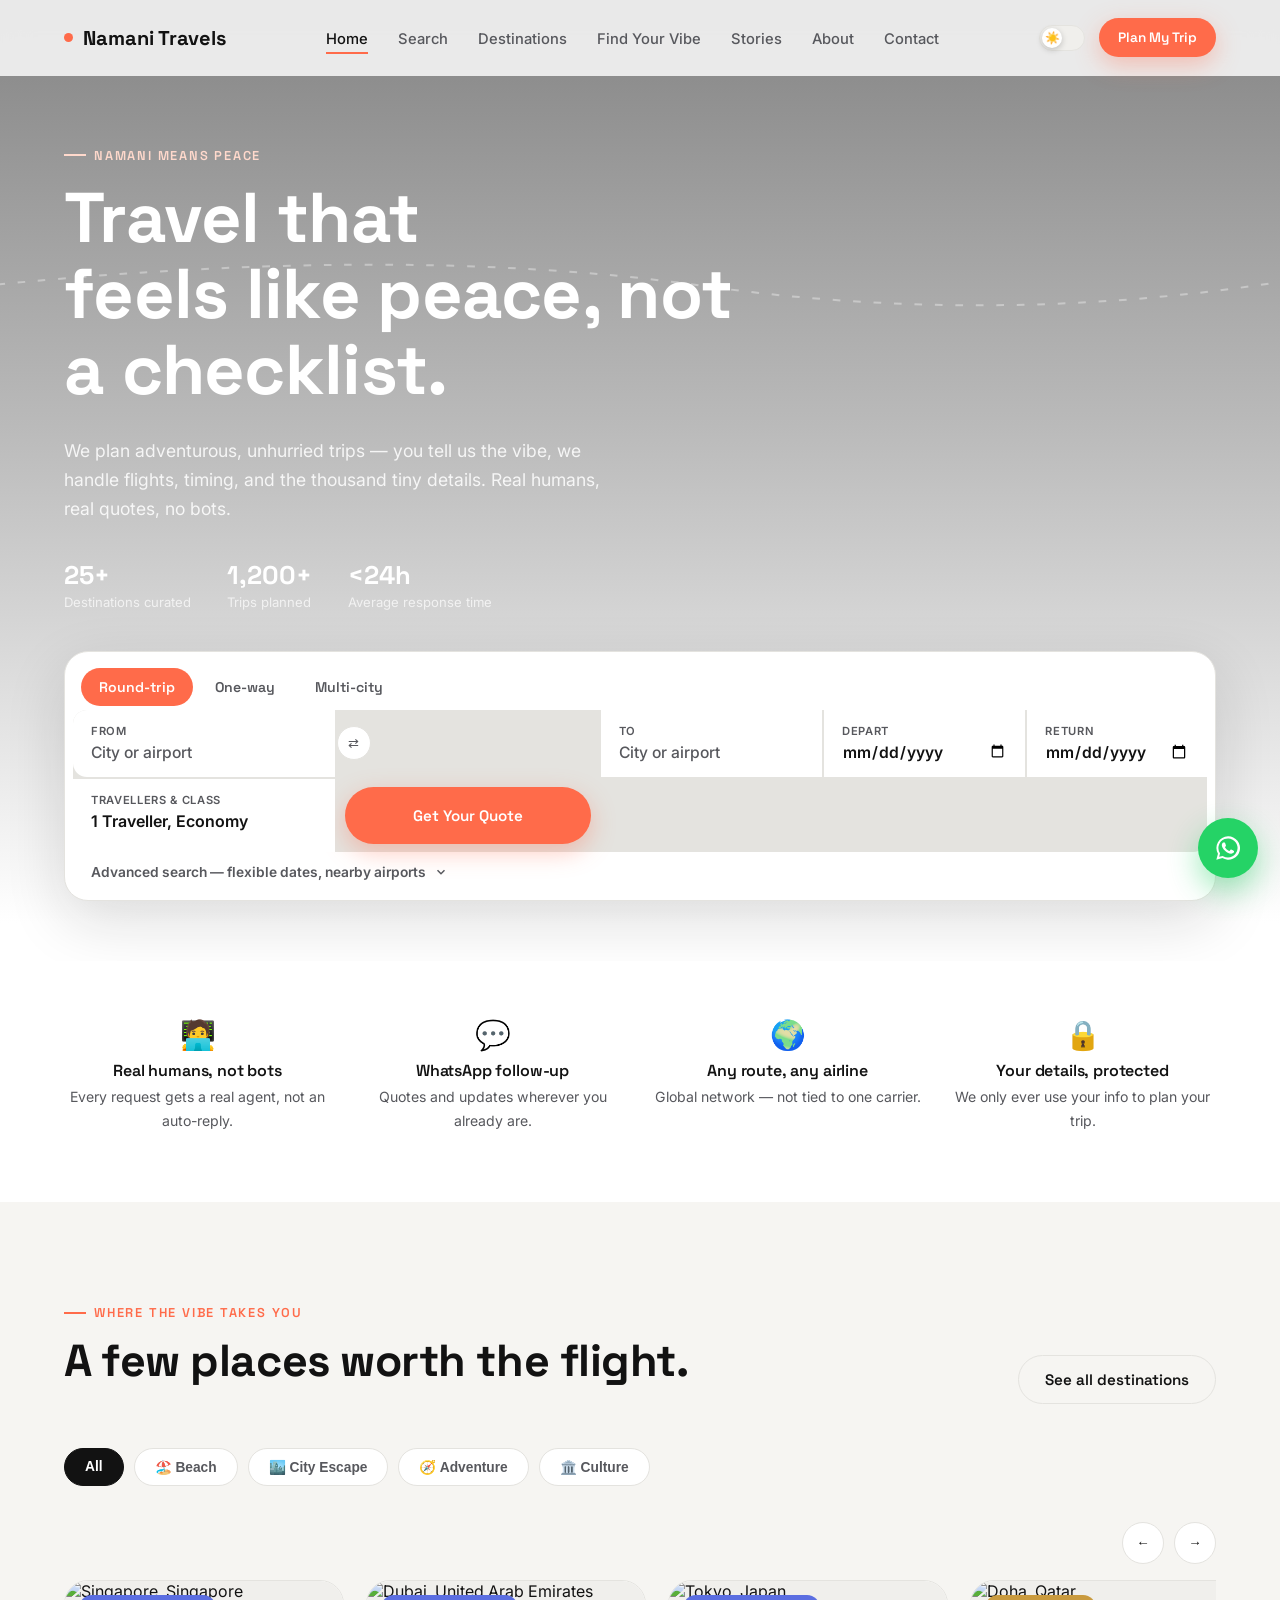
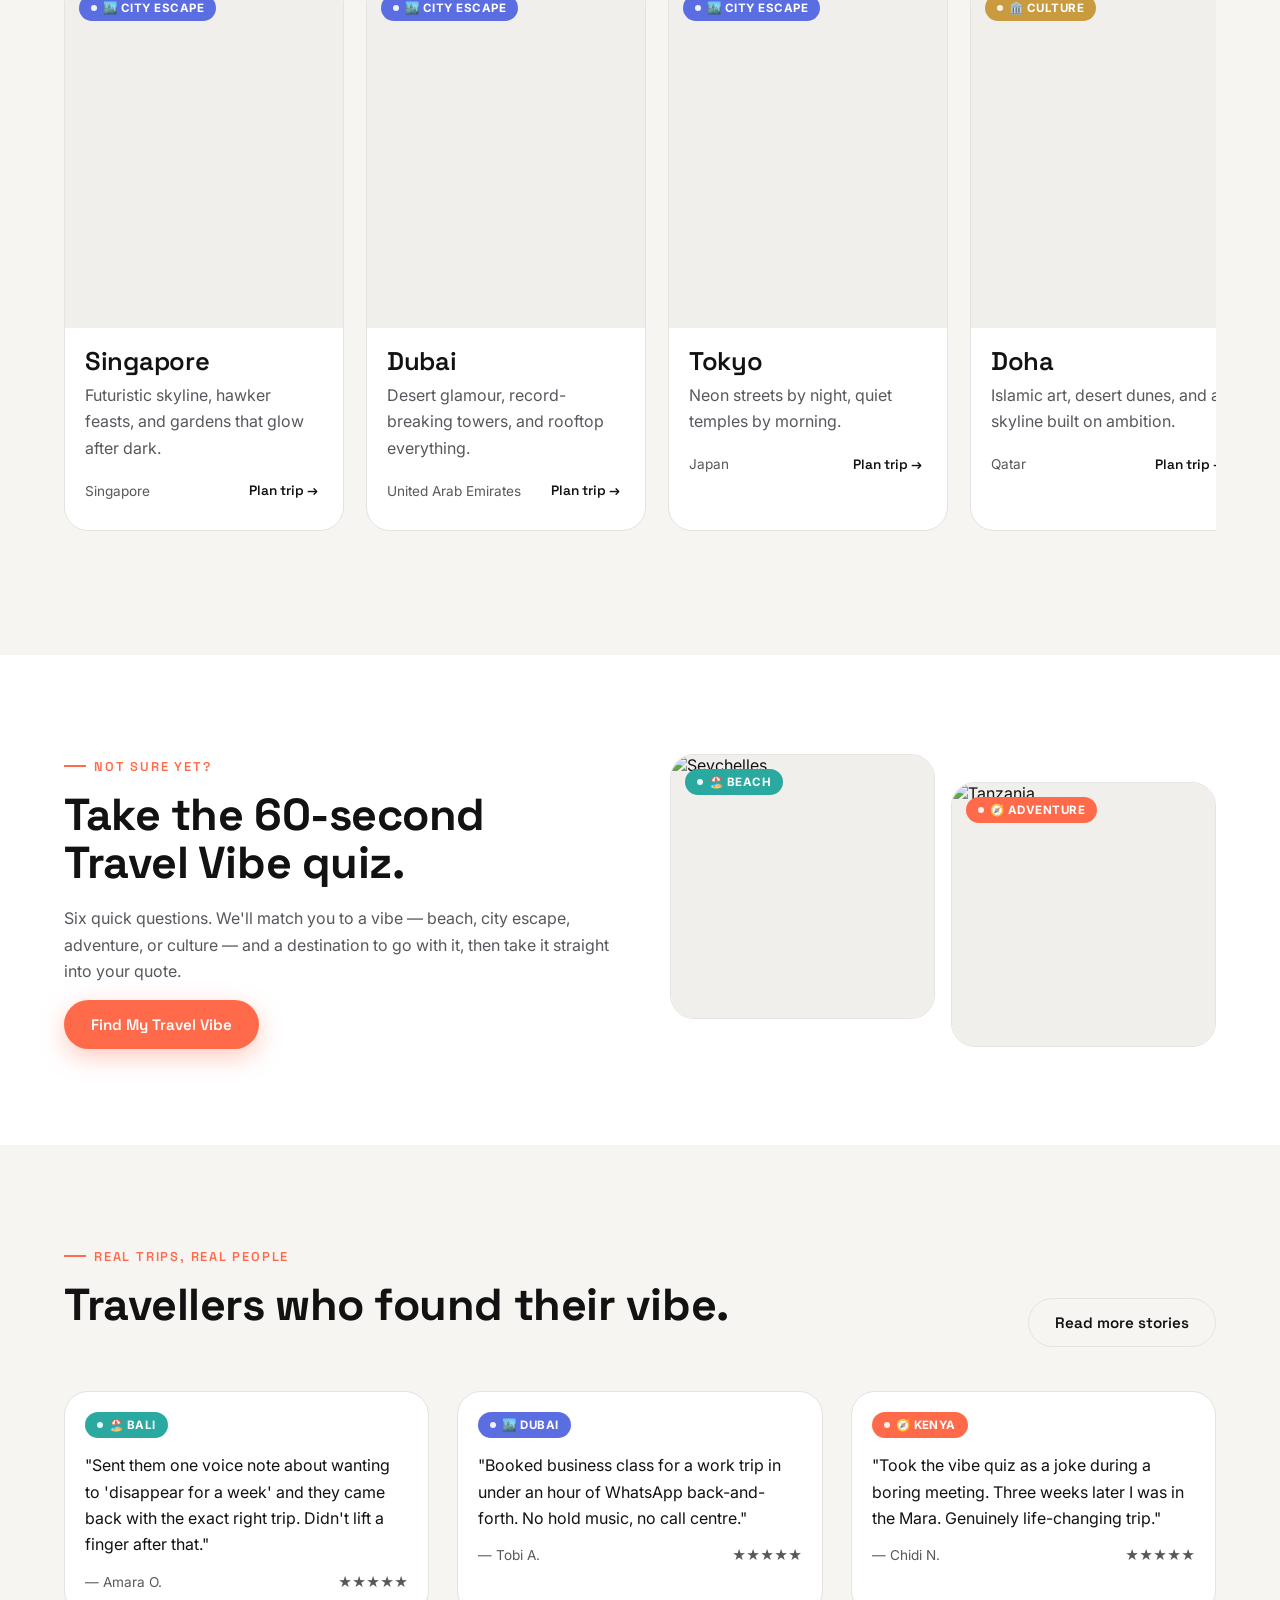
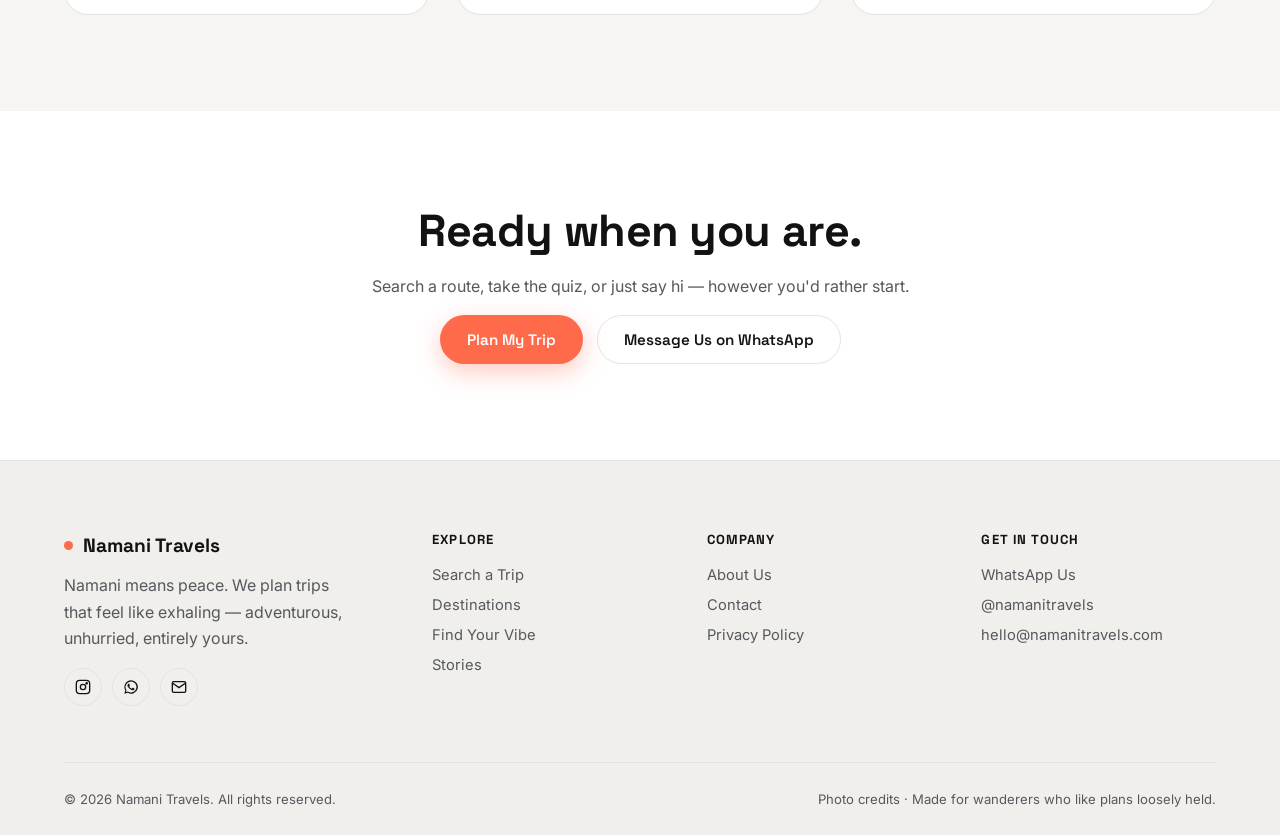
==== namani-travels/index.html @ 8a545cb4 "Add Namani Travels — full interactive 9-page travel agency site Static HTML/CSS/JS site implementing" ====
<!doctype html>
<html lang="en">
<head>
<meta charset="UTF-8" />
<meta name="viewport" content="width=device-width, initial-scale=1.0" />
<title>Namani Travels — Travel That Feels Like Peace</title>
<meta name="description" content="Namani Travels plans adventurous, unhurried trips — search flights, get a real human quote, and let us handle the rest." />
<link rel="stylesheet" href="assets/css/style.css" />
</head>
<body data-page="home">

  <!-- Passport opening intro -->
  <div class="passport-scene" id="passport-intro">
    <div class="passport">
      <div class="passport__inside">
        <h3>Namani Travels</h3>
        <p>Namani means peace. Let's go find some, somewhere new.</p>
        <div class="passport__stamp">FLY<br/>NAMANI</div>
      </div>
      <div class="passport__cover">
        <div class="emblem">✈</div>
        <h2>Namani</h2>
        <span>Travel Document</span>
      </div>
    </div>
    <button class="passport__skip" id="passport-skip">Skip intro</button>
  </div>

  <div id="site-header"></div>

  <main>
    <!-- HERO -->
    <section class="hero">
      <div class="hero__bg hero__bg--slideshow">
        <img src="https://upload.wikimedia.org/wikipedia/commons/thumb/6/6d/Panoramic_view_of_Oia%2C_Santorini_island_%28Thira%29%2C_Greece.jpg/1920px-Panoramic_view_of_Oia%2C_Santorini_island_%28Thira%29%2C_Greece.jpg" alt="Santorini, Greece" />
        <img src="https://upload.wikimedia.org/wikipedia/commons/thumb/b/b6/Bali%2C_rice_terraces_1.jpg/1920px-Bali%2C_rice_terraces_1.jpg" alt="Bali, Indonesia" />
        <img src="https://upload.wikimedia.org/wikipedia/commons/thumb/4/46/Dubai_Skyline_mit_Burj_Khalifa_%28cropped%29.jpg/1920px-Dubai_Skyline_mit_Burj_Khalifa_%28cropped%29.jpg" alt="Dubai, UAE" />
        <img src="https://upload.wikimedia.org/wikipedia/commons/thumb/5/57/Maasai_Mara_National_Reserve_Kenya.jpg/1920px-Maasai_Mara_National_Reserve_Kenya.jpg" alt="Maasai Mara, Kenya" />
      </div>
      <div class="plane-layer">
        <svg class="plane-trail" viewBox="0 0 1000 120" preserveAspectRatio="none"><path d="M -50 60 Q 300 10, 550 55 T 1050 40" /></svg>
        <span class="plane">✈</span>
        <span class="plane plane--2">✈</span>
      </div>

      <div class="container">
        <div class="hero__content reveal is-visible">
          <span class="eyebrow">Namani means peace</span>
          <h1>Travel that feels&nbsp;like&nbsp;peace, not a checklist.</h1>
          <p>We plan adventurous, unhurried trips — you tell us the vibe, we handle flights, timing, and the thousand tiny details. Real humans, real quotes, no bots.</p>

          <div class="hero__stats">
            <div><strong>25+</strong><span>Destinations curated</span></div>
            <div><strong>1,200+</strong><span>Trips planned</span></div>
            <div><strong>&lt;24h</strong><span>Average response time</span></div>
          </div>
        </div>

        <div id="home-search-widget"></div>
      </div>
    </section>

    <!-- TRUST SIGNALS -->
    <section class="section--tight">
      <div class="container">
        <div class="grid grid-4 reveal-stagger" id="trust-strip">
          <div class="text-center">
            <div style="font-size:1.8rem;">🧑‍💻</div>
            <h3 style="font-size:1rem;margin-top:10px;">Real humans, not bots</h3>
            <p style="font-size:.88rem;">Every request gets a real agent, not an auto-reply.</p>
          </div>
          <div class="text-center">
            <div style="font-size:1.8rem;">💬</div>
            <h3 style="font-size:1rem;margin-top:10px;">WhatsApp follow-up</h3>
            <p style="font-size:.88rem;">Quotes and updates wherever you already are.</p>
          </div>
          <div class="text-center">
            <div style="font-size:1.8rem;">🌍</div>
            <h3 style="font-size:1rem;margin-top:10px;">Any route, any airline</h3>
            <p style="font-size:.88rem;">Global network — not tied to one carrier.</p>
          </div>
          <div class="text-center">
            <div style="font-size:1.8rem;">🔒</div>
            <h3 style="font-size:1rem;margin-top:10px;">Your details, protected</h3>
            <p style="font-size:.88rem;">We only ever use your info to plan your trip.</p>
          </div>
        </div>
      </div>
    </section>

    <!-- DESTINATIONS -->
    <section class="section section--alt">
      <div class="container">
        <div class="section-head reveal">
          <div>
            <span class="eyebrow">Where the vibe takes you</span>
            <h2>A few places worth the flight.</h2>
          </div>
          <a href="destinations.html" class="btn btn-outline">See all destinations</a>
        </div>
        <div class="filter-row reveal" id="home-filter-row">
          <button class="filter-pill is-active" data-vibe="all">All</button>
          <button class="filter-pill" data-vibe="beach">🏖️ Beach</button>
          <button class="filter-pill" data-vibe="city">🏙️ City Escape</button>
          <button class="filter-pill" data-vibe="adventure">🧭 Adventure</button>
          <button class="filter-pill" data-vibe="culture">🏛️ Culture</button>
        </div>
        <div class="carousel-controls">
          <button class="carousel-btn" id="carousel-prev" aria-label="Scroll left">←</button>
          <button class="carousel-btn" id="carousel-next" aria-label="Scroll right">→</button>
        </div>
        <div class="carousel" id="home-carousel"></div>
      </div>
    </section>

    <!-- QUIZ CTA -->
    <section class="section">
      <div class="container">
        <div class="two-col reveal">
          <div>
            <span class="eyebrow">Not sure yet?</span>
            <h2>Take the 60-second Travel Vibe quiz.</h2>
            <p>Six quick questions. We'll match you to a vibe — beach, city escape, adventure, or culture — and a destination to go with it, then take it straight into your quote.</p>
            <a href="quiz.html" class="btn btn-primary">Find My Travel Vibe</a>
          </div>
          <div class="grid grid-2" style="gap:16px;">
            <div class="card" style="aspect-ratio:1;">
              <div class="card__media" style="aspect-ratio:1;">
                <span class="badge badge--beach card__badge">🏖️ Beach</span>
                <img src="https://upload.wikimedia.org/wikipedia/commons/thumb/1/13/Anse_Lazio_Beach%2C_Seychelles_%2838720921075%29.jpg/960px-Anse_Lazio_Beach%2C_Seychelles_%2838720921075%29.jpg" alt="Seychelles" loading="lazy" />
              </div>
            </div>
            <div class="card" style="aspect-ratio:1;margin-top:28px;">
              <div class="card__media" style="aspect-ratio:1;">
                <span class="badge badge--adventure card__badge">🧭 Adventure</span>
                <img src="https://upload.wikimedia.org/wikipedia/commons/thumb/6/6a/Wildebeest_Migration_in_Serengeti_National_Park%2C_Tanzania.jpg/960px-Wildebeest_Migration_in_Serengeti_National_Park%2C_Tanzania.jpg" alt="Tanzania" loading="lazy" />
              </div>
            </div>
          </div>
        </div>
      </div>
    </section>

    <!-- TESTIMONIALS -->
    <section class="section section--alt">
      <div class="container">
        <div class="section-head reveal">
          <div>
            <span class="eyebrow">Real trips, real people</span>
            <h2>Travellers who found their vibe.</h2>
          </div>
          <a href="stories.html" class="btn btn-outline">Read more stories</a>
        </div>
        <div class="grid grid-3 reveal-stagger">
          <div class="card">
            <div class="card__body">
              <span class="badge badge--beach" style="margin-bottom:14px;">🏖️ Bali</span>
              <p style="font-size:1rem;color:var(--text);">"Sent them one voice note about wanting to 'disappear for a week' and they came back with the exact right trip. Didn't lift a finger after that."</p>
              <div class="card__meta"><span>— Amara O.</span><span>★★★★★</span></div>
            </div>
          </div>
          <div class="card">
            <div class="card__body">
              <span class="badge badge--city" style="margin-bottom:14px;">🏙️ Dubai</span>
              <p style="font-size:1rem;color:var(--text);">"Booked business class for a work trip in under an hour of WhatsApp back-and-forth. No hold music, no call centre."</p>
              <div class="card__meta"><span>— Tobi A.</span><span>★★★★★</span></div>
            </div>
          </div>
          <div class="card">
            <div class="card__body">
              <span class="badge badge--adventure" style="margin-bottom:14px;">🧭 Kenya</span>
              <p style="font-size:1rem;color:var(--text);">"Took the vibe quiz as a joke during a boring meeting. Three weeks later I was in the Mara. Genuinely life-changing trip."</p>
              <div class="card__meta"><span>— Chidi N.</span><span>★★★★★</span></div>
            </div>
          </div>
        </div>
      </div>
    </section>

    <!-- FINAL CTA -->
    <section class="section text-center">
      <div class="container reveal" style="max-width:600px;">
        <h2>Ready when you are.</h2>
        <p>Search a route, take the quiz, or just say hi — however you'd rather start.</p>
        <div style="display:flex;gap:14px;justify-content:center;flex-wrap:wrap;">
          <a href="search.html" class="btn btn-primary">Plan My Trip</a>
          <a href="#" id="cta-whatsapp" class="btn btn-outline">Message Us on WhatsApp</a>
        </div>
      </div>
    </section>
  </main>

  <div id="site-footer"></div>
  <div id="whatsapp-fab-slot"></div>

  <script src="assets/js/config.js"></script>
  <script src="assets/js/destinations.js"></script>
  <script src="assets/js/airports.js"></script>
  <script src="assets/js/common.js"></script>
  <script src="assets/js/search-widget.js"></script>
  <script src="assets/js/animations.js"></script>
  <script>
    document.addEventListener('DOMContentLoaded', () => {
      renderSearchWidget('home-search-widget');

      const carousel = document.getElementById('home-carousel');
      function paintCarousel(vibe) {
        carousel.innerHTML = destinationsByVibe(vibe).map(destinationCardHtml).join('');
      }
      paintCarousel('all');

      document.querySelectorAll('#home-filter-row .filter-pill').forEach((pill) => {
        pill.addEventListener('click', () => {
          document.querySelectorAll('#home-filter-row .filter-pill').forEach((p) => p.classList.remove('is-active'));
          pill.classList.add('is-active');
          paintCarousel(pill.dataset.vibe);
        });
      });

      document.getElementById('carousel-prev').addEventListener('click', () => carousel.scrollBy({ left: -300, behavior: 'smooth' }));
      document.getElementById('carousel-next').addEventListener('click', () => carousel.scrollBy({ left: 300, behavior: 'smooth' }));

      document.getElementById('cta-whatsapp').href = buildWhatsAppLink();
    });
  </script>
</body>
</html>
---- namani-travels/assets/css/style.css ----
/* ============================================================
   Namani Travels — Design System
   Palette: monochrome (black/white) base + one coral accent.
   Vibe tags use muted tonal colors so the accent stays dominant.
   ============================================================ */

@import url('https://fonts.googleapis.com/css2?family=Space+Grotesk:wght@500;600;700&family=Inter:wght@400;500;600;700&display=swap');

:root {
  --font-display: 'Space Grotesk', 'Segoe UI', system-ui, sans-serif;
  --font-body: 'Inter', 'Segoe UI', system-ui, sans-serif;

  --accent: #FF6B4A;
  --accent-dark: #E4502F;
  --accent-contrast: #1a0a06;

  --vibe-beach: #2AA9A0;
  --vibe-city: #5B6EE1;
  --vibe-adventure: #FF6B4A;
  --vibe-culture: #C99A3E;

  --bg: #FFFFFF;
  --bg-alt: #F6F5F2;
  --surface: #FFFFFF;
  --surface-alt: #F0EFEC;
  --text: #121212;
  --text-muted: #57585d;
  --border: #E4E3DF;
  --shadow: 0 10px 30px rgba(20, 20, 20, 0.08);
  --shadow-lg: 0 20px 60px rgba(20, 20, 20, 0.14);

  --radius-sm: 8px;
  --radius-md: 14px;
  --radius-lg: 24px;
  --radius-pill: 999px;

  --container: 1200px;
  --nav-h: 76px;

  --ease: cubic-bezier(0.22, 1, 0.36, 1);
}

:root[data-theme="dark"] {
  --bg: #0B0B0D;
  --bg-alt: #131315;
  --surface: #18181B;
  --surface-alt: #1F1F23;
  --text: #F5F4F1;
  --text-muted: #A5A5AC;
  --border: #2A2A2E;
  --shadow: 0 10px 30px rgba(0, 0, 0, 0.45);
  --shadow-lg: 0 25px 70px rgba(0, 0, 0, 0.6);
}

@media (prefers-color-scheme: dark) {
  :root:not([data-theme="light"]) {
    --bg: #0B0B0D;
    --bg-alt: #131315;
    --surface: #18181B;
    --surface-alt: #1F1F23;
    --text: #F5F4F1;
    --text-muted: #A5A5AC;
    --border: #2A2A2E;
    --shadow: 0 10px 30px rgba(0, 0, 0, 0.45);
    --shadow-lg: 0 25px 70px rgba(0, 0, 0, 0.6);
  }
}

* { box-sizing: border-box; }
html { scroll-behavior: smooth; }
html, body { padding: 0; margin: 0; }

body {
  font-family: var(--font-body);
  background: var(--bg);
  color: var(--text);
  transition: background 0.35s var(--ease), color 0.35s var(--ease);
  overflow-x: hidden;
  -webkit-font-smoothing: antialiased;
}

@media (prefers-reduced-motion: reduce) {
  html { scroll-behavior: auto; }
  *, *::before, *::after {
    animation-duration: 0.001ms !important;
    animation-iteration-count: 1 !important;
    transition-duration: 0.001ms !important;
    scroll-behavior: auto !important;
  }
}

img { max-width: 100%; display: block; }
a { color: inherit; text-decoration: none; }

h1, h2, h3, h4 {
  font-family: var(--font-display);
  line-height: 1.08;
  margin: 0 0 0.4em;
  letter-spacing: -0.01em;
}
h1 { font-size: clamp(2.4rem, 5vw + 1rem, 4.4rem); font-weight: 700; }
h2 { font-size: clamp(1.9rem, 3vw + 1rem, 2.8rem); font-weight: 700; }
h3 { font-size: clamp(1.3rem, 1.4vw + 1rem, 1.6rem); font-weight: 600; }
p { line-height: 1.65; color: var(--text-muted); margin: 0 0 1em; }
.eyebrow {
  display: inline-flex; align-items: center; gap: 8px;
  font-family: var(--font-display);
  font-size: 0.8rem; font-weight: 600; letter-spacing: 0.14em;
  text-transform: uppercase; color: var(--accent);
  margin-bottom: 1rem;
}
.eyebrow::before {
  content: ''; width: 22px; height: 2px; background: var(--accent);
  display: inline-block;
}

.container { max-width: var(--container); margin: 0 auto; padding: 0 24px; }
.section { padding: 96px 0; }
.section--tight { padding: 56px 0; }
.section--alt { background: var(--bg-alt); }
@media (max-width: 720px) {
  .section { padding: 64px 0; }
  .container { padding: 0 18px; }
}

.grid { display: grid; gap: 28px; }
.grid-2 { grid-template-columns: repeat(2, 1fr); }
.grid-3 { grid-template-columns: repeat(3, 1fr); }
.grid-4 { grid-template-columns: repeat(4, 1fr); }
@media (max-width: 900px) {
  .grid-4 { grid-template-columns: repeat(2, 1fr); }
  .grid-3 { grid-template-columns: repeat(2, 1fr); }
}
@media (max-width: 560px) {
  .grid-2, .grid-3, .grid-4 { grid-template-columns: 1fr; }
}

/* ---------- Buttons ---------- */
.btn {
  display: inline-flex; align-items: center; justify-content: center; gap: 10px;
  font-family: var(--font-display); font-weight: 600; font-size: 0.95rem;
  padding: 14px 26px; border-radius: var(--radius-pill);
  border: 1.5px solid transparent; cursor: pointer;
  transition: transform 0.25s var(--ease), box-shadow 0.25s var(--ease), background 0.25s var(--ease), border-color .25s var(--ease), color .25s var(--ease);
  white-space: nowrap;
}
.btn:active { transform: scale(0.97); }
.btn-primary { background: var(--accent); color: #fff; box-shadow: 0 8px 24px rgba(255,107,74,0.35); }
.btn-primary:hover { background: var(--accent-dark); transform: translateY(-2px); box-shadow: 0 12px 30px rgba(255,107,74,0.4); }
.btn-dark { background: var(--text); color: var(--bg); }
.btn-dark:hover { transform: translateY(-2px); }
.btn-outline { background: transparent; border-color: var(--border); color: var(--text); }
.btn-outline:hover { border-color: var(--text); transform: translateY(-2px); }
.btn-ghost { background: transparent; color: var(--text); padding: 10px 16px; }
.btn-ghost:hover { color: var(--accent); }
.btn-sm { padding: 10px 18px; font-size: 0.85rem; }
.btn-block { width: 100%; }
.btn[disabled] { opacity: 0.6; cursor: not-allowed; transform: none !important; }

/* ---------- Navbar ---------- */
.nav {
  position: fixed; top: 0; left: 0; right: 0; z-index: 500;
  height: var(--nav-h);
  display: flex; align-items: center;
  background: color-mix(in srgb, var(--bg) 82%, transparent);
  backdrop-filter: blur(14px); -webkit-backdrop-filter: blur(14px);
  border-bottom: 1px solid transparent;
  transition: border-color 0.3s ease, background 0.3s ease;
}
.nav.is-scrolled { border-bottom-color: var(--border); }
.nav__inner { width: 100%; display: flex; align-items: center; justify-content: space-between; gap: 20px; }
.nav__logo { display: flex; align-items: center; gap: 10px; font-family: var(--font-display); font-weight: 700; font-size: 1.25rem; }
.nav__logo .dot { width: 9px; height: 9px; border-radius: 50%; background: var(--accent); }
.nav__links { display: flex; align-items: center; gap: 30px; list-style: none; margin: 0; padding: 0; }
.nav__links a {
  font-size: 0.92rem; font-weight: 500; color: var(--text-muted);
  position: relative; padding: 6px 0;
  transition: color 0.2s ease;
}
.nav__links a::after {
  content: ''; position: absolute; left: 0; bottom: 0; height: 2px; width: 0;
  background: var(--accent); transition: width 0.25s var(--ease);
}
.nav__links a:hover, .nav__links a.is-active { color: var(--text); }
.nav__links a:hover::after, .nav__links a.is-active::after { width: 100%; }
.nav__actions { display: flex; align-items: center; gap: 14px; }
.nav__cta { display: none; }
@media (min-width: 860px) { .nav__cta { display: inline-flex; } }

.theme-toggle {
  width: 46px; height: 26px; border-radius: 999px; border: 1px solid var(--border);
  background: var(--surface-alt); position: relative; cursor: pointer; flex: none;
}
.theme-toggle::before {
  content: '☀️'; font-size: 12px; line-height: 20px; text-align: center;
  position: absolute; top: 2px; left: 2px; width: 20px; height: 20px;
  border-radius: 50%; background: var(--bg); box-shadow: 0 2px 6px rgba(0,0,0,0.2);
  transition: transform 0.3s var(--ease), content 0.2s;
}
:root[data-theme="dark"] .theme-toggle::before { content: '🌙'; transform: translateX(20px); }

.nav__burger {
  display: flex; flex-direction: column; gap: 5px; width: 26px; cursor: pointer; background: none; border: none; padding: 6px;
}
.nav__burger span { height: 2px; width: 100%; background: var(--text); border-radius: 2px; transition: transform .3s var(--ease), opacity .3s var(--ease); }
@media (min-width: 860px) { .nav__burger { display: none; } }

.nav__links { display: none; }
@media (min-width: 860px) { .nav__links { display: flex; } }

.mobile-drawer {
  position: fixed; inset: 0; z-index: 600; background: var(--bg);
  transform: translateX(100%); transition: transform 0.4s var(--ease);
  display: flex; flex-direction: column; padding: 24px;
}
.mobile-drawer.is-open { transform: translateX(0); }
.mobile-drawer__top { display: flex; justify-content: space-between; align-items: center; margin-bottom: 40px; }
.mobile-drawer__close { background: none; border: none; font-size: 1.6rem; color: var(--text); cursor: pointer; }
.mobile-drawer nav { display: flex; flex-direction: column; gap: 4px; }
.mobile-drawer nav a {
  font-family: var(--font-display); font-size: 1.6rem; font-weight: 600; padding: 14px 0;
  border-bottom: 1px solid var(--border);
}
.mobile-drawer__footer { margin-top: auto; display: flex; flex-direction: column; gap: 14px; }

/* ---------- Vibe badges ---------- */
.badge {
  display: inline-flex; align-items: center; gap: 6px;
  font-size: 0.72rem; font-weight: 700; letter-spacing: 0.04em; text-transform: uppercase;
  padding: 6px 12px; border-radius: var(--radius-pill); color: #fff;
}
.badge::before { content: ''; width: 6px; height: 6px; border-radius: 50%; background: currentColor; opacity: .9;}
.badge--beach { background: var(--vibe-beach); }
.badge--city { background: var(--vibe-city); }
.badge--adventure { background: var(--vibe-adventure); }
.badge--culture { background: var(--vibe-culture); }

/* ---------- Cards ---------- */
.card {
  background: var(--surface); border: 1px solid var(--border); border-radius: var(--radius-lg);
  overflow: hidden; transition: transform 0.35s var(--ease), box-shadow 0.35s var(--ease), border-color .35s;
}
.card:hover { transform: translateY(-6px); box-shadow: var(--shadow-lg); border-color: transparent; }
.card__media { position: relative; aspect-ratio: 4/5; overflow: hidden; background: var(--surface-alt); }
.card__media img { width: 100%; height: 100%; object-fit: cover; transition: transform 0.6s var(--ease); }
.card:hover .card__media img { transform: scale(1.08); }
.card__badge { position: absolute; top: 14px; left: 14px; z-index: 2; }
.card__body { padding: 20px 20px 24px; }
.card__body h3 { margin-bottom: 6px; }
.card__meta { display: flex; justify-content: space-between; align-items: center; margin-top: 14px; font-size: 0.85rem; color: var(--text-muted); }

/* ---------- Hero ---------- */
.hero {
  position: relative; padding-top: calc(var(--nav-h) + 64px); padding-bottom: 60px;
  overflow: hidden;
}
.hero__bg { position: absolute; inset: 0; z-index: -2; }
.hero__bg img { width: 100%; height: 100%; object-fit: cover; filter: saturate(1.05); }
.hero__bg--slideshow img {
  position: absolute; inset: 0; opacity: 0;
  animation: hero-fade 20s infinite;
}
.hero__bg--slideshow img:nth-child(1) { animation-delay: 0s; }
.hero__bg--slideshow img:nth-child(2) { animation-delay: 5s; }
.hero__bg--slideshow img:nth-child(3) { animation-delay: 10s; }
.hero__bg--slideshow img:nth-child(4) { animation-delay: 15s; }
@keyframes hero-fade {
  0%, 4% { opacity: 0; transform: scale(1.08); }
  8%, 21% { opacity: 1; transform: scale(1.14); }
  25%, 100% { opacity: 0; transform: scale(1.14); }
}
.hero__bg::after {
  content: ''; position: absolute; inset: 0;
  background: linear-gradient(180deg, rgba(10,10,10,.55) 0%, rgba(10,10,10,.35) 40%, var(--bg) 96%);
}
:root:not([data-theme="dark"]) .hero__bg::after {
  background: linear-gradient(180deg, rgba(10,10,10,.5) 0%, rgba(10,10,10,.28) 45%, var(--bg) 96%);
}
.hero__content { position: relative; z-index: 1; color: #fff; max-width: 720px; }
.hero__content .eyebrow { color: #FFD9CC; }
.hero__content .eyebrow::before { background: #FFD9CC; }
.hero__content h1 { color: #fff; }
.hero__content p { color: rgba(255,255,255,0.85); font-size: 1.1rem; max-width: 540px; }
.hero__stats { display: flex; gap: 36px; margin-top: 36px; flex-wrap: wrap; }
.hero__stats div strong { display: block; font-family: var(--font-display); font-size: 1.6rem; color: #fff; }
.hero__stats div span { font-size: 0.82rem; color: rgba(255,255,255,0.7); }

/* Flying plane */
.plane-layer {
  position: absolute; inset: 0; z-index: 0; pointer-events: none; overflow: hidden;
}
.plane {
  position: absolute; top: 18%; left: -8%;
  font-size: 2.2rem; filter: drop-shadow(0 6px 10px rgba(0,0,0,0.35));
  animation: fly-across 16s linear infinite;
  transform: rotate(8deg);
}
.plane.plane--2 { top: 55%; font-size: 1.4rem; animation-duration: 22s; animation-delay: -8s; opacity: .75; }
@keyframes fly-across {
  0%   { left: -8%; top: 14%; transform: rotate(6deg) scale(1); }
  45%  { top: 28%; transform: rotate(10deg) scale(1.05); }
  50%  { left: 55%; }
  100% { left: 112%; top: 8%; transform: rotate(4deg) scale(0.95); }
}
.plane-trail {
  position: absolute; top: 24%; left: 0; width: 100%; height: 120px;
  stroke: rgba(255,255,255,0.35); fill: none; stroke-width: 2; stroke-dasharray: 6 10;
}

@media (max-width: 720px) {
  .plane { display: none; }
}

/* ---------- Search Widget ---------- */
.search-widget {
  position: relative; z-index: 2;
  background: var(--surface); border-radius: var(--radius-lg); box-shadow: var(--shadow-lg);
  border: 1px solid var(--border); padding: 8px; margin-top: 40px;
}
.search-widget__tabs { display: flex; gap: 4px; padding: 8px 8px 4px; }
.trip-tab {
  border: none; background: transparent; padding: 10px 18px; border-radius: var(--radius-pill);
  font-family: var(--font-display); font-weight: 600; font-size: 0.88rem; color: var(--text-muted); cursor: pointer;
  transition: background .2s ease, color .2s ease;
}
.trip-tab.is-active { background: var(--accent); color: #fff; }

.search-widget__fields {
  display: grid; grid-template-columns: 1.3fr 1.3fr 1.1fr 1fr auto; gap: 2px;
  background: var(--border); border-radius: var(--radius-md); overflow: visible;
}
.search-field {
  background: var(--surface); padding: 14px 18px; position: relative; cursor: pointer;
}
.search-field:first-child { border-top-left-radius: var(--radius-md); border-bottom-left-radius: var(--radius-md); }
.search-field label { display: block; font-size: 0.7rem; text-transform: uppercase; letter-spacing: .06em; color: var(--text-muted); font-weight: 600; margin-bottom: 4px; }
.search-field input, .search-field select {
  width: 100%; border: none; background: transparent; font-family: var(--font-body);
  font-size: 0.98rem; font-weight: 600; color: var(--text); outline: none; padding: 0; appearance: none;
}
.search-field input::placeholder { color: var(--text-muted); font-weight: 500; }
.search-field--swap {
  display: flex; align-items: center; justify-content: center; cursor: pointer; flex: none; width: 34px;
}
.field-swap-btn {
  width: 34px; height: 34px; border-radius: 50%; border: 1px solid var(--border); background: var(--surface);
  display: flex; align-items: center; justify-content: center; cursor: pointer; color: var(--text-muted);
  transition: transform .3s var(--ease), color .2s;
}
.field-swap-btn:hover { color: var(--accent); transform: rotate(180deg); }

.search-widget__submit { padding: 8px; }
.search-widget__submit .btn { width: 100%; height: 100%; padding: 18px 28px; }

.autocomplete-list {
  position: absolute; top: calc(100% + 8px); left: 0; width: 320px; max-height: 320px; overflow-y: auto;
  background: var(--surface); border: 1px solid var(--border); border-radius: var(--radius-md);
  box-shadow: var(--shadow-lg); z-index: 50; padding: 6px; display: none;
}
.autocomplete-list.is-open { display: block; }
.autocomplete-item { padding: 10px 12px; border-radius: var(--radius-sm); cursor: pointer; display: flex; justify-content: space-between; gap: 10px; align-items: center; }
.autocomplete-item:hover, .autocomplete-item.is-active { background: var(--surface-alt); }
.autocomplete-item strong { font-size: 0.92rem; }
.autocomplete-item span { font-size: 0.78rem; color: var(--text-muted); }
.autocomplete-item .code { font-family: var(--font-display); font-weight: 700; color: var(--accent); font-size: 0.85rem; }

.pax-popover {
  position: absolute; top: calc(100% + 8px); right: 0; width: 280px;
  background: var(--surface); border: 1px solid var(--border); border-radius: var(--radius-md);
  box-shadow: var(--shadow-lg); z-index: 50; padding: 16px; display: none;
}
.pax-popover.is-open { display: block; }
.pax-row { display: flex; align-items: center; justify-content: space-between; padding: 10px 0; }
.pax-row + .pax-row { border-top: 1px solid var(--border); }
.pax-row strong { display: block; font-size: 0.92rem; }
.pax-row span { font-size: 0.76rem; color: var(--text-muted); }
.pax-counter { display: flex; align-items: center; gap: 12px; }
.pax-btn {
  width: 28px; height: 28px; border-radius: 50%; border: 1px solid var(--border); background: var(--surface);
  color: var(--text); cursor: pointer; font-size: 1rem; line-height: 1;
}
.pax-btn:hover { border-color: var(--accent); color: var(--accent); }
.pax-btn:disabled { opacity: .35; cursor: not-allowed; }

.advanced-toggle {
  display: flex; align-items: center; gap: 8px; padding: 12px 18px; font-size: 0.86rem; font-weight: 600;
  color: var(--text-muted); cursor: pointer; user-select: none;
}
.advanced-toggle:hover { color: var(--text); }
.advanced-toggle svg { transition: transform .3s var(--ease); }
.advanced-toggle.is-open svg { transform: rotate(180deg); }
.advanced-panel {
  max-height: 0; overflow: hidden; transition: max-height .4s var(--ease), padding .4s var(--ease);
  padding: 0 18px;
}
.advanced-panel.is-open { max-height: 220px; padding: 4px 18px 18px; }
.advanced-panel__row { display: flex; gap: 24px; flex-wrap: wrap; }
.check-pill {
  display: flex; align-items: center; gap: 8px; font-size: 0.88rem; color: var(--text);
  background: var(--surface-alt); padding: 10px 16px; border-radius: var(--radius-pill); cursor: pointer;
  border: 1px solid var(--border);
}
.check-pill input { accent-color: var(--accent); }

@media (max-width: 980px) {
  .search-widget__fields { grid-template-columns: 1fr 1fr; }
  .search-widget__submit { grid-column: span 2; }
  .search-field--swap { display: none; }
}
@media (max-width: 560px) {
  .search-widget__fields { grid-template-columns: 1fr; }
  .search-widget__submit { grid-column: span 1; }
  .pax-popover, .autocomplete-list { width: 100%; left: 0; right: 0; }
}

/* ---------- Carousel ---------- */
.carousel {
  display: flex; gap: 22px; overflow-x: auto; padding: 8px 4px 28px; scroll-snap-type: x mandatory;
  scrollbar-width: thin;
}
.carousel::-webkit-scrollbar { height: 6px; }
.carousel::-webkit-scrollbar-thumb { background: var(--border); border-radius: 999px; }
.carousel .card { flex: 0 0 280px; scroll-snap-align: start; }
.carousel-controls { display: flex; gap: 10px; justify-content: flex-end; margin-bottom: 8px; }
.carousel-btn {
  width: 42px; height: 42px; border-radius: 50%; border: 1px solid var(--border); background: var(--surface);
  cursor: pointer; color: var(--text); display: flex; align-items: center; justify-content: center;
}
.carousel-btn:hover { border-color: var(--accent); color: var(--accent); }

/* ---------- Section header ---------- */
.section-head { display: flex; justify-content: space-between; align-items: flex-end; gap: 20px; margin-bottom: 44px; flex-wrap: wrap; }
.section-head p { max-width: 480px; margin: 0; }

/* ---------- Filters ---------- */
.filter-row { display: flex; gap: 10px; flex-wrap: wrap; margin-bottom: 36px; }
.filter-pill {
  padding: 10px 20px; border-radius: var(--radius-pill); border: 1px solid var(--border); background: var(--surface);
  font-weight: 600; font-size: 0.86rem; cursor: pointer; color: var(--text-muted); transition: all .2s ease;
}
.filter-pill.is-active, .filter-pill:hover { background: var(--text); color: var(--bg); border-color: var(--text); }

/* ---------- Reveal on scroll ---------- */
.reveal { opacity: 0; transform: translateY(28px); transition: opacity .8s var(--ease), transform .8s var(--ease); }
.reveal.is-visible { opacity: 1; transform: translateY(0); }
.reveal-stagger > * { opacity: 0; transform: translateY(24px); transition: opacity .7s var(--ease), transform .7s var(--ease); }
.reveal-stagger.is-visible > * { opacity: 1; transform: translateY(0); }
.reveal-stagger.is-visible > *:nth-child(1) { transition-delay: 0s; }
.reveal-stagger.is-visible > *:nth-child(2) { transition-delay: .08s; }
.reveal-stagger.is-visible > *:nth-child(3) { transition-delay: .16s; }
.reveal-stagger.is-visible > *:nth-child(4) { transition-delay: .24s; }
.reveal-stagger.is-visible > *:nth-child(5) { transition-delay: .32s; }
.reveal-stagger.is-visible > *:nth-child(6) { transition-delay: .4s; }

/* ---------- Passport intro / reveal ---------- */
.passport-scene {
  position: fixed; inset: 0; z-index: 2000; display: flex; align-items: center; justify-content: center;
  background: radial-gradient(circle at 50% 30%, #232016 0%, #0c0b08 70%);
  perspective: 1800px; transition: opacity .6s ease, visibility .6s ease;
}
.passport-scene.is-hidden { opacity: 0; visibility: hidden; pointer-events: none; }
.passport {
  position: relative; width: min(78vw, 380px); aspect-ratio: 3/4.1; transform-style: preserve-3d;
}
.passport__cover, .passport__inside {
  position: absolute; inset: 0; border-radius: 10px; box-shadow: 0 30px 70px rgba(0,0,0,.6);
  display: flex; flex-direction: column; align-items: center; justify-content: center; text-align: center; padding: 24px;
}
.passport__cover {
  background: linear-gradient(160deg, #1c2b24, #0f1a15 70%);
  color: #e7d9a8; border: 1px solid rgba(231,217,168,0.25);
  transform-origin: left center; transition: transform 1.1s var(--ease);
  backface-visibility: hidden;
}
.passport__cover .emblem {
  width: 58px; height: 58px; border: 2px solid #e7d9a8; border-radius: 50%;
  display: flex; align-items: center; justify-content: center; font-size: 1.6rem; margin-bottom: 18px;
}
.passport__cover h2 { color: #efe4bf; font-size: 1.4rem; letter-spacing: .08em; text-transform: uppercase; }
.passport__cover span { font-size: .72rem; letter-spacing: .2em; text-transform: uppercase; opacity: .75; }
.passport__inside {
  background: var(--surface, #fdf9ee); color: #2a2a2a; z-index: -1;
}
.passport__inside h3 { font-family: var(--font-display); font-size: 1.3rem; margin-bottom: 6px; }
.passport__inside p { font-size: .92rem; max-width: 260px; }
.passport__stamp {
  margin-top: 14px; border: 2px solid var(--accent); color: var(--accent); border-radius: 50%;
  width: 74px; height: 74px; display: flex; align-items: center; justify-content: center;
  font-family: var(--font-display); font-weight: 700; font-size: .68rem; text-transform: uppercase;
  transform: rotate(-12deg) scale(0); transition: transform .5s var(--ease) .9s; text-align: center; line-height: 1.1;
}
.passport-scene.is-open .passport__cover { transform: rotateY(-165deg); }
.passport-scene.is-open .passport__stamp { transform: rotate(-12deg) scale(1); }
.passport__skip {
  position: absolute; bottom: 34px; left: 50%; transform: translateX(-50%);
  color: rgba(255,255,255,.6); font-size: .82rem; background: none; border: 1px solid rgba(255,255,255,.25);
  padding: 8px 18px; border-radius: 999px; cursor: pointer;
}
.passport__skip:hover { color: #fff; border-color: #fff; }

/* Inline passport reveal (About page) */
.passport-inline { max-width: 380px; margin: 0 auto; }
.passport-inline .passport { width: 100%; }
.passport-inline .passport__cover { transition: transform 1.2s var(--ease); }
.passport-inline.is-open .passport__cover { transform: rotateY(-165deg); }
.passport-inline.is-open .passport__stamp { transform: rotate(-12deg) scale(1); }

/* ---------- Forms ---------- */
.form-group { margin-bottom: 18px; }
.form-group label { display: block; font-size: .85rem; font-weight: 600; margin-bottom: 8px; }
.form-control {
  width: 100%; padding: 14px 16px; border-radius: var(--radius-sm); border: 1.5px solid var(--border);
  background: var(--surface); color: var(--text); font-family: var(--font-body); font-size: .95rem;
  transition: border-color .2s ease, box-shadow .2s ease;
}
.form-control:focus { outline: none; border-color: var(--accent); box-shadow: 0 0 0 4px rgba(255,107,74,0.15); }
.form-hint { font-size: .78rem; color: var(--text-muted); margin-top: 16px; }
.form-hint a { color: var(--accent); font-weight: 600; }

/* ---------- Quote summary ---------- */
.summary-card {
  background: var(--surface); border: 1px solid var(--border); border-radius: var(--radius-lg);
  padding: 28px; box-shadow: var(--shadow);
}
.summary-row { display: flex; justify-content: space-between; padding: 12px 0; border-bottom: 1px dashed var(--border); font-size: .92rem; }
.summary-row:last-child { border-bottom: none; }
.summary-row span:first-child { color: var(--text-muted); }
.summary-row span:last-child { font-weight: 600; }

/* ---------- Vibe quiz ---------- */
.quiz-shell {
  max-width: 640px; margin: 0 auto; background: var(--surface); border: 1px solid var(--border);
  border-radius: var(--radius-lg); padding: 40px; box-shadow: var(--shadow-lg); position: relative; overflow: hidden;
}
.quiz-progress { height: 4px; background: var(--surface-alt); border-radius: 999px; overflow: hidden; margin-bottom: 32px; }
.quiz-progress__bar { height: 100%; background: var(--accent); width: 0%; transition: width .4s var(--ease); }
.quiz-step { display: none; }
.quiz-step.is-active { display: block; animation: quiz-in .5s var(--ease); }
@keyframes quiz-in { from { opacity: 0; transform: translateX(24px); } to { opacity: 1; transform: translateX(0); } }
.quiz-options { display: grid; grid-template-columns: 1fr 1fr; gap: 14px; margin-top: 24px; }
@media (max-width: 560px) { .quiz-options { grid-template-columns: 1fr; } }
.quiz-option {
  border: 1.5px solid var(--border); border-radius: var(--radius-md); padding: 20px; cursor: pointer;
  background: var(--surface-alt); transition: all .2s ease; text-align: left;
}
.quiz-option:hover { border-color: var(--accent); transform: translateY(-3px); }
.quiz-option.is-selected { border-color: var(--accent); background: rgba(255,107,74,0.08); }
.quiz-option .icon { font-size: 1.6rem; margin-bottom: 10px; display: block; }
.quiz-option strong { display: block; font-family: var(--font-display); font-size: 1rem; margin-bottom: 4px; }
.quiz-option span { font-size: .82rem; color: var(--text-muted); }
.quiz-nav { display: flex; justify-content: space-between; margin-top: 32px; }

/* ---------- Footer ---------- */
.footer { background: var(--surface-alt); border-top: 1px solid var(--border); padding: 72px 0 28px; }
.footer__grid { display: grid; grid-template-columns: 1.4fr 1fr 1fr 1fr; gap: 40px; margin-bottom: 56px; }
@media (max-width: 780px) { .footer__grid { grid-template-columns: 1fr 1fr; } }
.footer__brand { display: flex; align-items: center; gap: 10px; font-family: var(--font-display); font-weight: 700; font-size: 1.2rem; margin-bottom: 14px; }
.footer h4 { font-size: .82rem; text-transform: uppercase; letter-spacing: .08em; margin-bottom: 16px; }
.footer ul { list-style: none; padding: 0; margin: 0; display: flex; flex-direction: column; gap: 10px; }
.footer ul a { color: var(--text-muted); font-size: .92rem; }
.footer ul a:hover { color: var(--accent); }
.footer__bottom { display: flex; justify-content: space-between; padding-top: 28px; border-top: 1px solid var(--border); font-size: .82rem; color: var(--text-muted); flex-wrap: wrap; gap: 12px; }
.social-row { display: flex; gap: 10px; }
.social-row a {
  width: 38px; height: 38px; border-radius: 50%; border: 1px solid var(--border); display: flex; align-items: center;
  justify-content: center; transition: all .2s ease;
}
.social-row a:hover { background: var(--accent); border-color: var(--accent); color: #fff; }

/* ---------- WhatsApp floating bubble (bottom-right) ---------- */
.whatsapp-fab {
  position: fixed; right: 22px; bottom: 22px; z-index: 400;
  width: 60px; height: 60px; border-radius: 50%; background: #25D366; color: #fff;
  display: flex; align-items: center; justify-content: center; box-shadow: 0 12px 30px rgba(37,211,102,0.45);
  animation: pulse-wa 2.6s ease-in-out infinite;
}
.whatsapp-fab:hover { transform: scale(1.08); }
@keyframes pulse-wa {
  0%, 100% { box-shadow: 0 12px 30px rgba(37,211,102,0.45); }
  50% { box-shadow: 0 12px 30px rgba(37,211,102,0.7), 0 0 0 10px rgba(37,211,102,0.12); }
}

/* ---------- Misc ---------- */
.tag-strip { display: flex; gap: 10px; flex-wrap: wrap; }
.divider { height: 1px; background: var(--border); margin: 40px 0; }
.text-center { text-align: center; }
.mt-0 { margin-top: 0; }
.stack-lg { display: flex; flex-direction: column; gap: 20px; }
.two-col { display: grid; grid-template-columns: 1fr 1fr; gap: 60px; align-items: center; }
@media (max-width: 860px) { .two-col { grid-template-columns: 1fr; gap: 32px; } }

.confirm-box {
  background: var(--surface); border: 1px solid var(--border); border-radius: var(--radius-lg);
  padding: 48px; text-align: center; box-shadow: var(--shadow-lg);
}
.confirm-box .check {
  width: 76px; height: 76px; border-radius: 50%; background: rgba(255,107,74,0.12); color: var(--accent);
  display: flex; align-items: center; justify-content: center; font-size: 2rem; margin: 0 auto 20px;
  animation: pop-in .5s var(--ease);
}
@keyframes pop-in { from { transform: scale(0); opacity: 0; } to { transform: scale(1); opacity: 1; } }

.instagram-embed {
  display: grid; grid-template-columns: repeat(4, 1fr); gap: 4px; border-radius: var(--radius-lg); overflow: hidden;
}
@media (max-width: 700px) { .instagram-embed { grid-template-columns: repeat(2, 1fr); } }
.instagram-embed a { position: relative; aspect-ratio: 1; overflow: hidden; }
.instagram-embed img { width: 100%; height: 100%; object-fit: cover; transition: transform .5s ease; }
.instagram-embed a:hover img { transform: scale(1.1); }

.credit-note { font-size: .72rem; color: var(--text-muted); opacity: .7; margin-top: 4px; }
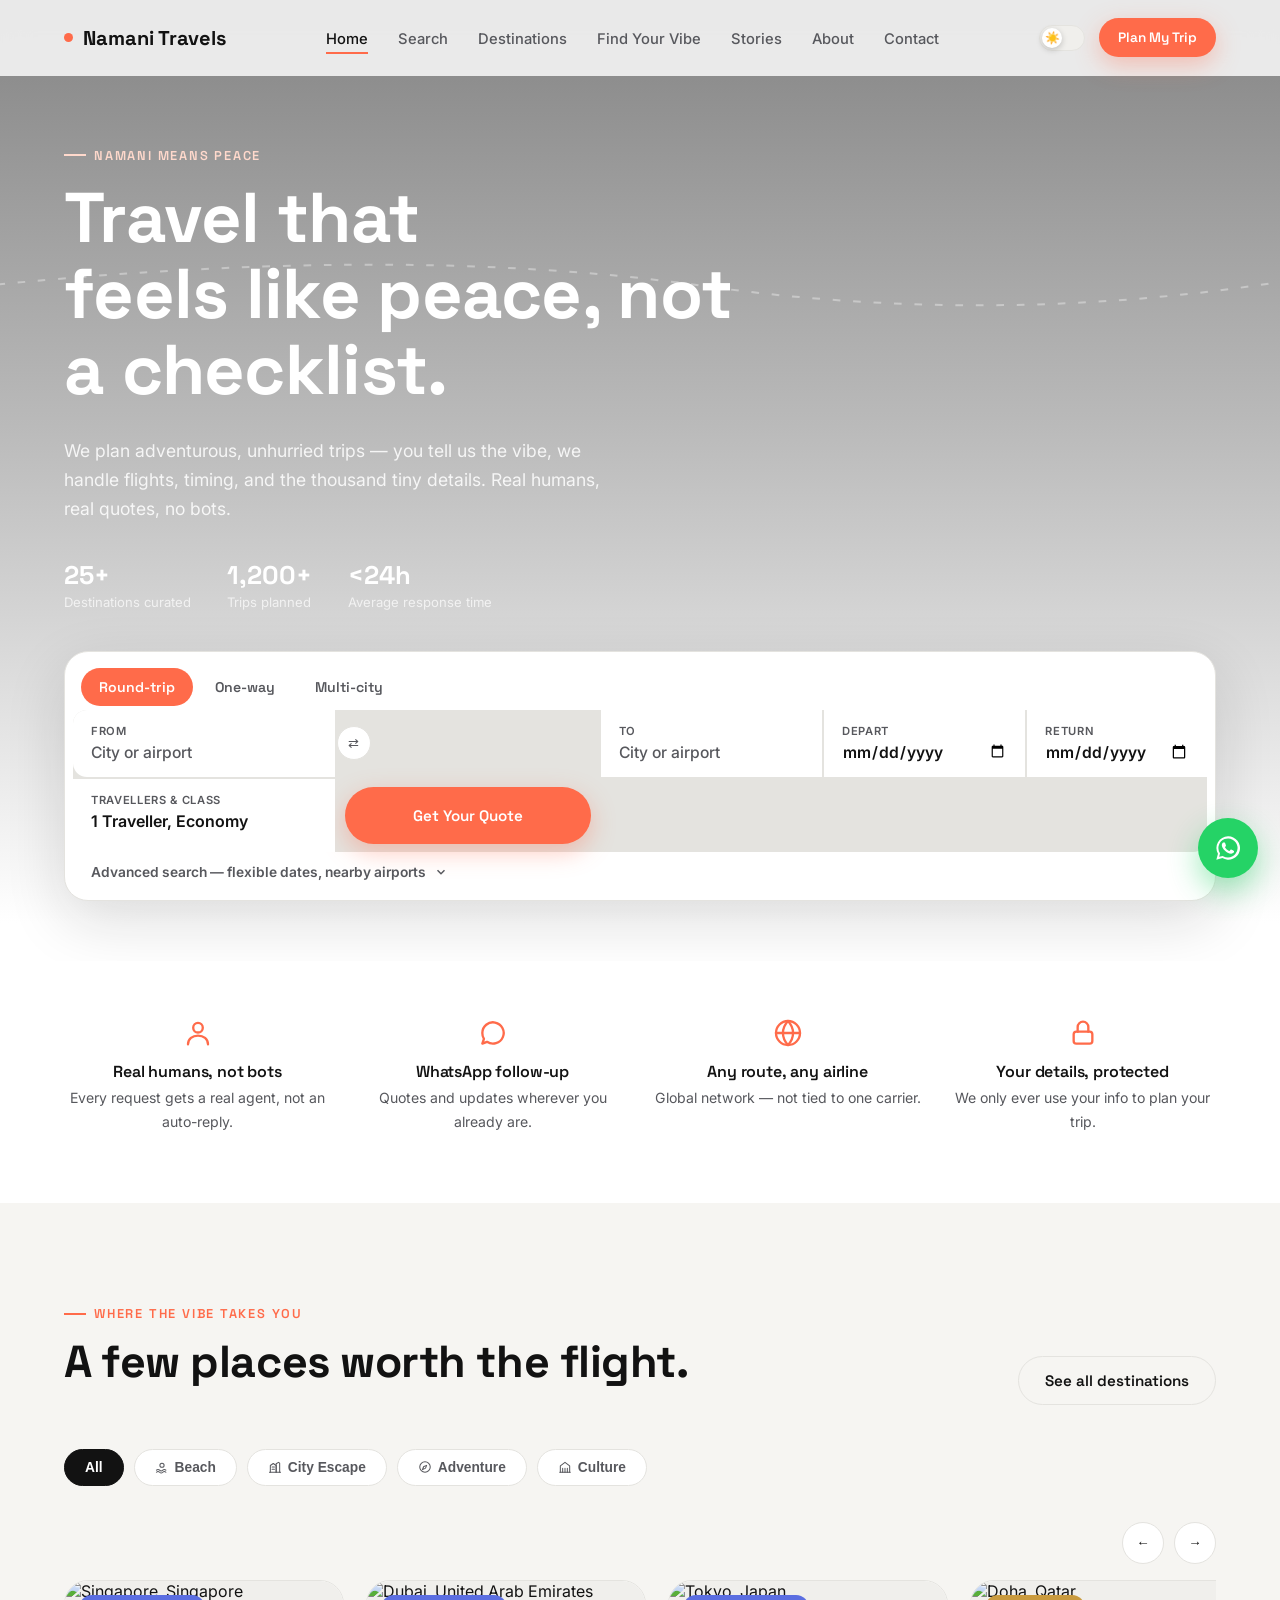
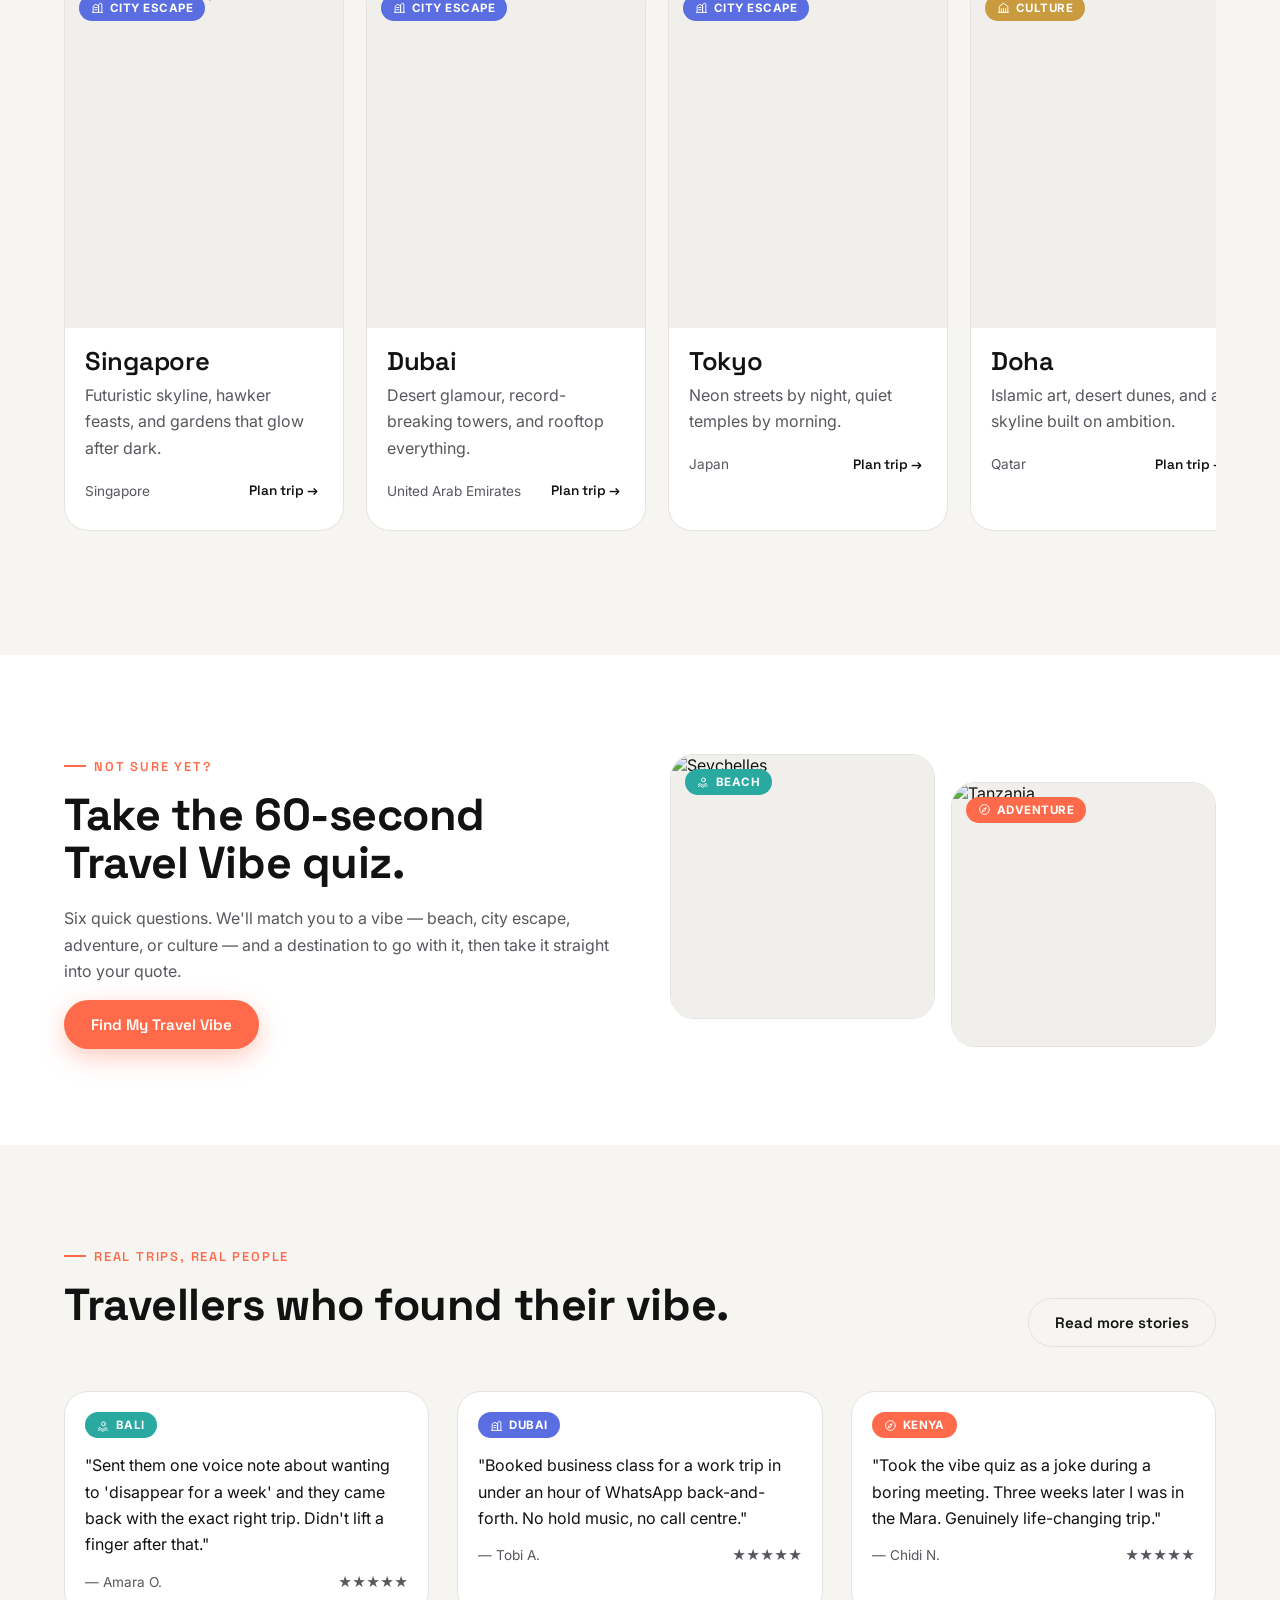
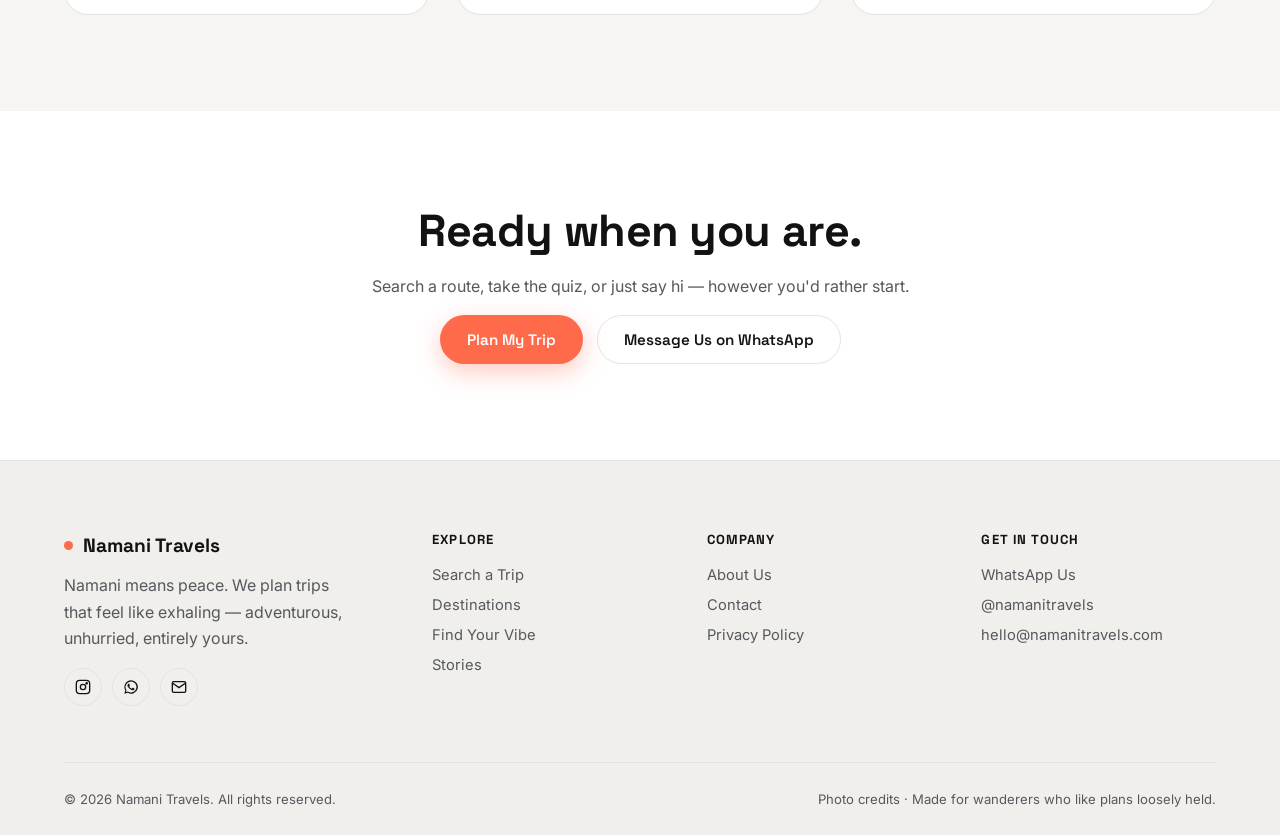
==== commit bb28f8ab: "Replace emoji-as-icon usage with a proper SVG icon set The ui-ux-pro-max skill's design-system check" ====
--- a/namani-travels/index.html
+++ b/namani-travels/index.html
@@ -18,7 +18,7 @@
         <div class="passport__stamp">FLY<br/>NAMANI</div>
       </div>
       <div class="passport__cover">
-        <div class="emblem">✈</div>
+        <div class="emblem" data-icon="plane"></div>
         <h2>Namani</h2>
         <span>Travel Document</span>
       </div>
@@ -39,8 +39,8 @@
       </div>
       <div class="plane-layer">
         <svg class="plane-trail" viewBox="0 0 1000 120" preserveAspectRatio="none"><path d="M -50 60 Q 300 10, 550 55 T 1050 40" /></svg>
-        <span class="plane">✈</span>
-        <span class="plane plane--2">✈</span>
+        <span class="plane" data-icon="plane"></span>
+        <span class="plane plane--2" data-icon="plane"></span>
       </div>
 
       <div class="container">
@@ -65,22 +65,22 @@
       <div class="container">
         <div class="grid grid-4 reveal-stagger" id="trust-strip">
           <div class="text-center">
-            <div style="font-size:1.8rem;">🧑‍💻</div>
+            <div class="trust-icon" data-icon="person"></div>
             <h3 style="font-size:1rem;margin-top:10px;">Real humans, not bots</h3>
             <p style="font-size:.88rem;">Every request gets a real agent, not an auto-reply.</p>
           </div>
           <div class="text-center">
-            <div style="font-size:1.8rem;">💬</div>
+            <div class="trust-icon" data-icon="chat"></div>
             <h3 style="font-size:1rem;margin-top:10px;">WhatsApp follow-up</h3>
             <p style="font-size:.88rem;">Quotes and updates wherever you already are.</p>
           </div>
           <div class="text-center">
-            <div style="font-size:1.8rem;">🌍</div>
+            <div class="trust-icon" data-icon="globe"></div>
             <h3 style="font-size:1rem;margin-top:10px;">Any route, any airline</h3>
             <p style="font-size:.88rem;">Global network — not tied to one carrier.</p>
           </div>
           <div class="text-center">
-            <div style="font-size:1.8rem;">🔒</div>
+            <div class="trust-icon" data-icon="lock"></div>
             <h3 style="font-size:1rem;margin-top:10px;">Your details, protected</h3>
             <p style="font-size:.88rem;">We only ever use your info to plan your trip.</p>
           </div>
@@ -100,10 +100,10 @@
         </div>
         <div class="filter-row reveal" id="home-filter-row">
           <button class="filter-pill is-active" data-vibe="all">All</button>
-          <button class="filter-pill" data-vibe="beach">🏖️ Beach</button>
-          <button class="filter-pill" data-vibe="city">🏙️ City Escape</button>
-          <button class="filter-pill" data-vibe="adventure">🧭 Adventure</button>
-          <button class="filter-pill" data-vibe="culture">🏛️ Culture</button>
+          <button class="filter-pill" data-vibe="beach" data-icon="beach">Beach</button>
+          <button class="filter-pill" data-vibe="city" data-icon="city">City Escape</button>
+          <button class="filter-pill" data-vibe="adventure" data-icon="adventure">Adventure</button>
+          <button class="filter-pill" data-vibe="culture" data-icon="culture">Culture</button>
         </div>
         <div class="carousel-controls">
           <button class="carousel-btn" id="carousel-prev" aria-label="Scroll left">←</button>
@@ -126,13 +126,13 @@
           <div class="grid grid-2" style="gap:16px;">
             <div class="card" style="aspect-ratio:1;">
               <div class="card__media" style="aspect-ratio:1;">
-                <span class="badge badge--beach card__badge">🏖️ Beach</span>
+                <span class="badge badge--beach card__badge" data-icon="beach">Beach</span>
                 <img src="https://upload.wikimedia.org/wikipedia/commons/thumb/1/13/Anse_Lazio_Beach%2C_Seychelles_%2838720921075%29.jpg/960px-Anse_Lazio_Beach%2C_Seychelles_%2838720921075%29.jpg" alt="Seychelles" loading="lazy" />
               </div>
             </div>
             <div class="card" style="aspect-ratio:1;margin-top:28px;">
               <div class="card__media" style="aspect-ratio:1;">
-                <span class="badge badge--adventure card__badge">🧭 Adventure</span>
+                <span class="badge badge--adventure card__badge" data-icon="adventure">Adventure</span>
                 <img src="https://upload.wikimedia.org/wikipedia/commons/thumb/6/6a/Wildebeest_Migration_in_Serengeti_National_Park%2C_Tanzania.jpg/960px-Wildebeest_Migration_in_Serengeti_National_Park%2C_Tanzania.jpg" alt="Tanzania" loading="lazy" />
               </div>
             </div>
@@ -154,21 +154,21 @@
         <div class="grid grid-3 reveal-stagger">
           <div class="card">
             <div class="card__body">
-              <span class="badge badge--beach" style="margin-bottom:14px;">🏖️ Bali</span>
+              <span class="badge badge--beach" style="margin-bottom:14px;" data-icon="beach">Bali</span>
               <p style="font-size:1rem;color:var(--text);">"Sent them one voice note about wanting to 'disappear for a week' and they came back with the exact right trip. Didn't lift a finger after that."</p>
               <div class="card__meta"><span>— Amara O.</span><span>★★★★★</span></div>
             </div>
           </div>
           <div class="card">
             <div class="card__body">
-              <span class="badge badge--city" style="margin-bottom:14px;">🏙️ Dubai</span>
+              <span class="badge badge--city" style="margin-bottom:14px;" data-icon="city">Dubai</span>
               <p style="font-size:1rem;color:var(--text);">"Booked business class for a work trip in under an hour of WhatsApp back-and-forth. No hold music, no call centre."</p>
               <div class="card__meta"><span>— Tobi A.</span><span>★★★★★</span></div>
             </div>
           </div>
           <div class="card">
             <div class="card__body">
-              <span class="badge badge--adventure" style="margin-bottom:14px;">🧭 Kenya</span>
+              <span class="badge badge--adventure" style="margin-bottom:14px;" data-icon="adventure">Kenya</span>
               <p style="font-size:1rem;color:var(--text);">"Took the vibe quiz as a joke during a boring meeting. Three weeks later I was in the Mara. Genuinely life-changing trip."</p>
               <div class="card__meta"><span>— Chidi N.</span><span>★★★★★</span></div>
             </div>
@@ -194,6 +194,7 @@
   <div id="whatsapp-fab-slot"></div>
 
   <script src="assets/js/config.js"></script>
+  <script src="assets/js/icons.js"></script>
   <script src="assets/js/destinations.js"></script>
   <script src="assets/js/airports.js"></script>
   <script src="assets/js/common.js"></script>
--- a/namani-travels/assets/css/style.css
+++ b/namani-travels/assets/css/style.css
@@ -92,6 +92,13 @@
 img { max-width: 100%; display: block; }
 a { color: inherit; text-decoration: none; }
 
+a:focus-visible, button:focus-visible, input:focus-visible, select:focus-visible,
+.btn:focus-visible, .card:focus-visible, [tabindex]:focus-visible {
+  outline: 2.5px solid var(--accent);
+  outline-offset: 3px;
+  border-radius: 4px;
+}
+
 h1, h2, h3, h4 {
   font-family: var(--font-display);
   line-height: 1.08;
@@ -230,6 +237,7 @@
   padding: 6px 12px; border-radius: var(--radius-pill); color: #fff;
 }
 .badge::before { content: ''; width: 6px; height: 6px; border-radius: 50%; background: currentColor; opacity: .9;}
+.badge:has(.icon-svg)::before { display: none; }
 .badge--beach { background: var(--vibe-beach); }
 .badge--city { background: var(--vibe-city); }
 .badge--adventure { background: var(--vibe-adventure); }
@@ -290,12 +298,12 @@
   position: absolute; inset: 0; z-index: 0; pointer-events: none; overflow: hidden;
 }
 .plane {
-  position: absolute; top: 18%; left: -8%;
-  font-size: 2.2rem; filter: drop-shadow(0 6px 10px rgba(0,0,0,0.35));
+  position: absolute; top: 18%; left: -8%; width: 2.4rem; height: 2.4rem; color: #fff;
+  filter: drop-shadow(0 6px 10px rgba(0,0,0,0.35));
   animation: fly-across 16s linear infinite;
   transform: rotate(8deg);
 }
-.plane.plane--2 { top: 55%; font-size: 1.4rem; animation-duration: 22s; animation-delay: -8s; opacity: .75; }
+.plane.plane--2 { top: 55%; width: 1.5rem; height: 1.5rem; animation-duration: 22s; animation-delay: -8s; opacity: .75; }
 @keyframes fly-across {
   0%   { left: -8%; top: 14%; transform: rotate(6deg) scale(1); }
   45%  { top: 28%; transform: rotate(10deg) scale(1.05); }
@@ -435,9 +443,11 @@
 /* ---------- Filters ---------- */
 .filter-row { display: flex; gap: 10px; flex-wrap: wrap; margin-bottom: 36px; }
 .filter-pill {
+  display: inline-flex; align-items: center; gap: 6px;
   padding: 10px 20px; border-radius: var(--radius-pill); border: 1px solid var(--border); background: var(--surface);
   font-weight: 600; font-size: 0.86rem; cursor: pointer; color: var(--text-muted); transition: all .2s ease;
 }
+.filter-pill .icon-svg { width: 14px; height: 14px; }
 .filter-pill.is-active, .filter-pill:hover { background: var(--text); color: var(--bg); border-color: var(--text); }
 
 /* ---------- Reveal on scroll ---------- */
@@ -474,8 +484,9 @@
 }
 .passport__cover .emblem {
   width: 58px; height: 58px; border: 2px solid #e7d9a8; border-radius: 50%;
-  display: flex; align-items: center; justify-content: center; font-size: 1.6rem; margin-bottom: 18px;
-}
+  display: flex; align-items: center; justify-content: center; margin-bottom: 18px; color: #e7d9a8;
+}
+.passport__cover .emblem .icon-svg { width: 26px; height: 26px; }
 .passport__cover h2 { color: #efe4bf; font-size: 1.4rem; letter-spacing: .08em; text-transform: uppercase; }
 .passport__cover span { font-size: .72rem; letter-spacing: .2em; text-transform: uppercase; opacity: .75; }
 .passport__inside {
@@ -566,6 +577,7 @@
   justify-content: center; transition: all .2s ease;
 }
 .social-row a:hover { background: var(--accent); border-color: var(--accent); color: #fff; }
+.social-row .icon-svg { width: 16px; height: 16px; }
 
 /* ---------- WhatsApp floating bubble (bottom-right) ---------- */
 .whatsapp-fab {
@@ -575,10 +587,21 @@
   animation: pulse-wa 2.6s ease-in-out infinite;
 }
 .whatsapp-fab:hover { transform: scale(1.08); }
+.whatsapp-fab .icon-svg { width: 28px; height: 28px; }
 @keyframes pulse-wa {
   0%, 100% { box-shadow: 0 12px 30px rgba(37,211,102,0.45); }
   50% { box-shadow: 0 12px 30px rgba(37,211,102,0.7), 0 0 0 10px rgba(37,211,102,0.12); }
 }
+
+/* ---------- Shared SVG icons (replaces emoji-as-icon usage) ---------- */
+.icon-svg { display: inline-flex; width: 1.2em; height: 1.2em; flex: none; }
+.icon-svg svg { width: 100%; height: 100%; }
+.badge .icon-svg { width: 13px; height: 13px; }
+.trust-icon .icon-svg { width: 32px; height: 32px; color: var(--accent); }
+.quiz-option .icon .icon-svg { width: 30px; height: 30px; color: var(--accent); }
+.value-icon .icon-svg { width: 28px; height: 28px; color: var(--accent); }
+.plane .icon-svg, .plane .icon-svg svg { width: 100%; height: 100%; }
+.contact-icon .icon-svg { width: 34px; height: 34px; color: var(--accent); }
 
 /* ---------- Misc ---------- */
 .tag-strip { display: flex; gap: 10px; flex-wrap: wrap; }
@@ -595,9 +618,10 @@
 }
 .confirm-box .check {
   width: 76px; height: 76px; border-radius: 50%; background: rgba(255,107,74,0.12); color: var(--accent);
-  display: flex; align-items: center; justify-content: center; font-size: 2rem; margin: 0 auto 20px;
+  display: flex; align-items: center; justify-content: center; margin: 0 auto 20px;
   animation: pop-in .5s var(--ease);
 }
+.confirm-box .check .icon-svg { width: 34px; height: 34px; }
 @keyframes pop-in { from { transform: scale(0); opacity: 0; } to { transform: scale(1); opacity: 1; } }
 
 .instagram-embed {
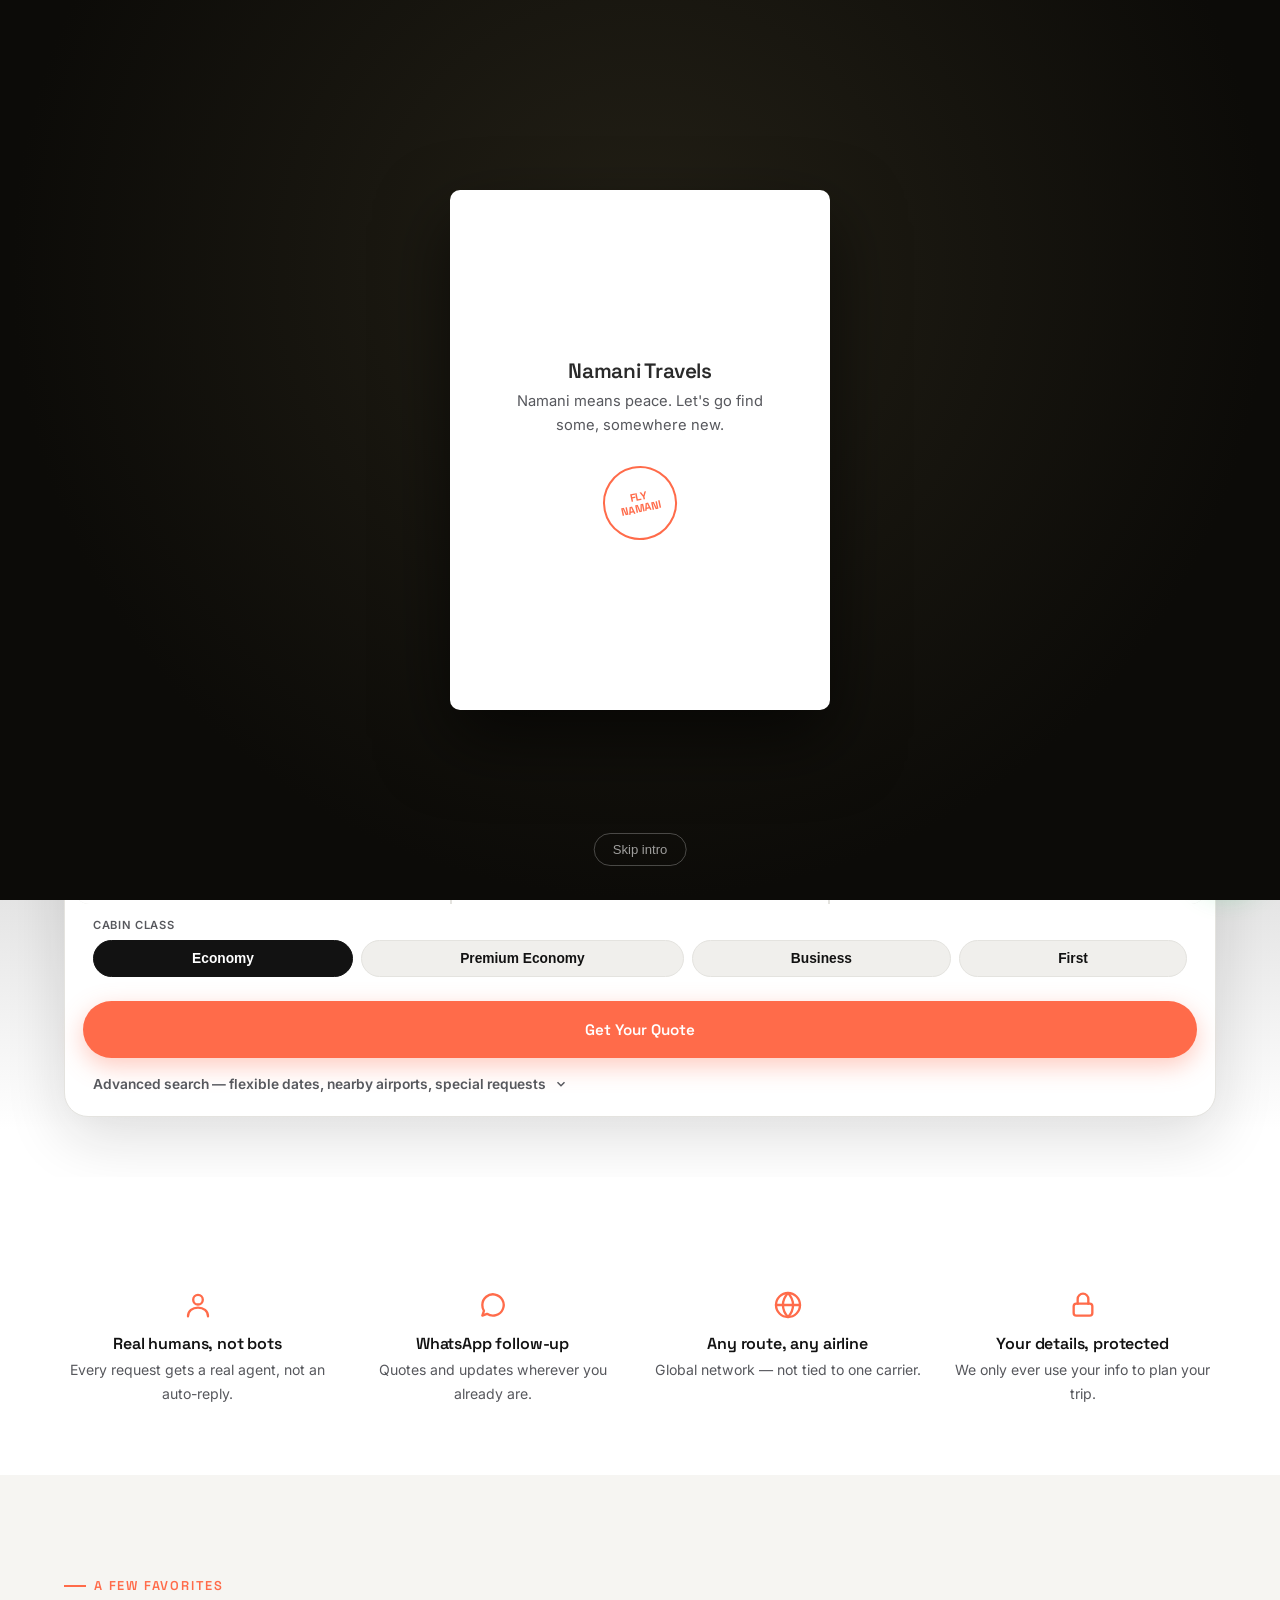
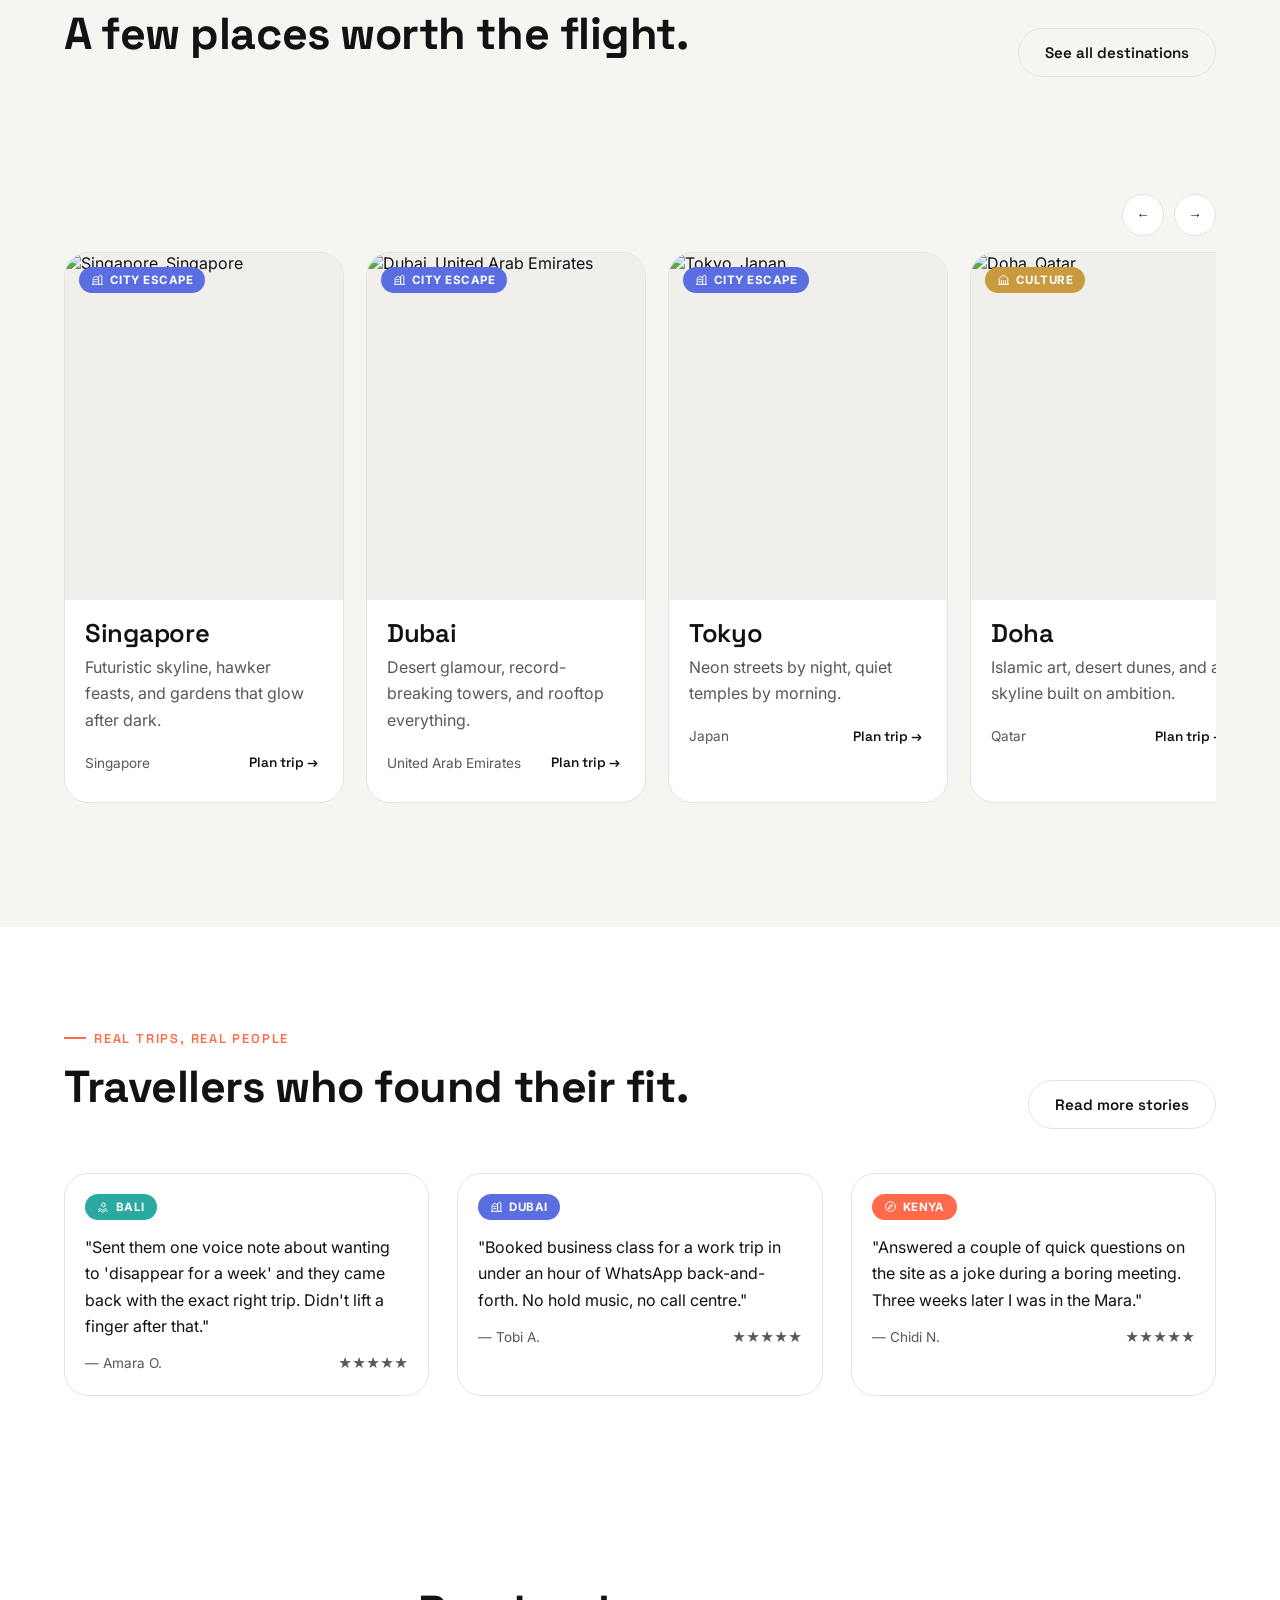
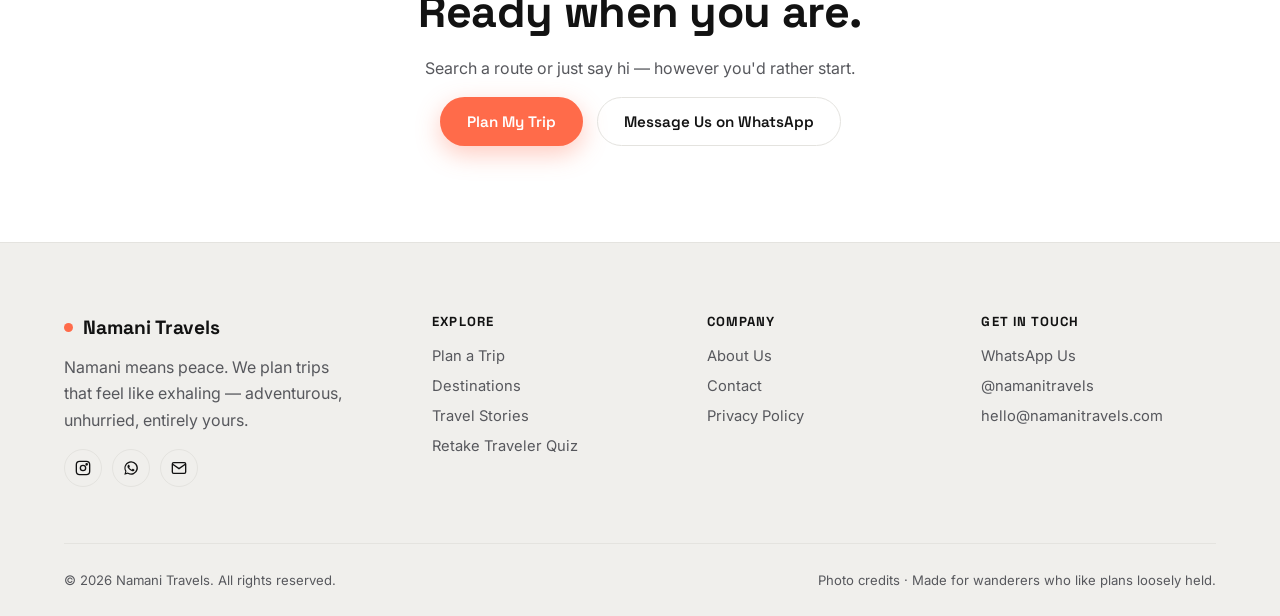
==== commit 979ddf37: "Major revision: consolidate to 5 pages, new quiz, fix search widget bugs Site plan feedback incorpor" ====
--- a/namani-travels/index.html
+++ b/namani-travels/index.html
@@ -3,7 +3,7 @@
 <head>
 <meta charset="UTF-8" />
 <meta name="viewport" content="width=device-width, initial-scale=1.0" />
-<title>Namani Travels — Travel That Feels Like Peace</title>
+<title>Namani Travels — Namani Means Peace</title>
 <meta name="description" content="Namani Travels plans adventurous, unhurried trips — search flights, get a real human quote, and let us handle the rest." />
 <link rel="stylesheet" href="assets/css/style.css" />
 </head>
@@ -18,12 +18,20 @@
         <div class="passport__stamp">FLY<br/>NAMANI</div>
       </div>
       <div class="passport__cover">
-        <div class="emblem" data-icon="plane"></div>
+        <div class="emblem globe-loader">
+          <span class="globe-loader__globe"></span>
+          <span class="globe-loader__orbit" data-icon="plane"></span>
+        </div>
         <h2>Namani</h2>
         <span>Travel Document</span>
       </div>
     </div>
     <button class="passport__skip" id="passport-skip">Skip intro</button>
+  </div>
+
+  <!-- Skippable traveler-type gate -->
+  <div class="persona-gate is-hidden" id="persona-gate">
+    <div id="persona-gate-mount"></div>
   </div>
 
   <div id="site-header"></div>
@@ -37,17 +45,12 @@
         <img src="https://upload.wikimedia.org/wikipedia/commons/thumb/4/46/Dubai_Skyline_mit_Burj_Khalifa_%28cropped%29.jpg/1920px-Dubai_Skyline_mit_Burj_Khalifa_%28cropped%29.jpg" alt="Dubai, UAE" />
         <img src="https://upload.wikimedia.org/wikipedia/commons/thumb/5/57/Maasai_Mara_National_Reserve_Kenya.jpg/1920px-Maasai_Mara_National_Reserve_Kenya.jpg" alt="Maasai Mara, Kenya" />
       </div>
-      <div class="plane-layer">
-        <svg class="plane-trail" viewBox="0 0 1000 120" preserveAspectRatio="none"><path d="M -50 60 Q 300 10, 550 55 T 1050 40" /></svg>
-        <span class="plane" data-icon="plane"></span>
-        <span class="plane plane--2" data-icon="plane"></span>
-      </div>
 
       <div class="container">
         <div class="hero__content reveal is-visible">
-          <span class="eyebrow">Namani means peace</span>
-          <h1>Travel that feels&nbsp;like&nbsp;peace, not a checklist.</h1>
-          <p>We plan adventurous, unhurried trips — you tell us the vibe, we handle flights, timing, and the thousand tiny details. Real humans, real quotes, no bots.</p>
+          <span class="eyebrow">Adventurous, unhurried travel</span>
+          <h1>Namani means peace. Now let's go find some, somewhere new.</h1>
+          <p>Tell us the trip you're picturing — we handle flights, timing, and the thousand tiny details. Real humans, real quotes, no bots.</p>
 
           <div class="hero__stats">
             <div><strong>25+</strong><span>Destinations curated</span></div>
@@ -60,6 +63,13 @@
       </div>
     </section>
 
+    <!-- PERSONALIZATION BANNER (shown only if a traveler type is already on file) -->
+    <section class="section--tight" style="padding-bottom:0;">
+      <div class="container">
+        <div class="persona-banner" id="persona-banner" hidden></div>
+      </div>
+    </section>
+
     <!-- TRUST SIGNALS -->
     <section class="section--tight">
       <div class="container">
@@ -93,7 +103,7 @@
       <div class="container">
         <div class="section-head reveal">
           <div>
-            <span class="eyebrow">Where the vibe takes you</span>
+            <span class="eyebrow">A few favorites</span>
             <h2>A few places worth the flight.</h2>
           </div>
           <a href="destinations.html" class="btn btn-outline">See all destinations</a>
@@ -113,43 +123,15 @@
       </div>
     </section>
 
-    <!-- QUIZ CTA -->
+    <!-- TESTIMONIALS -->
     <section class="section">
-      <div class="container">
-        <div class="two-col reveal">
-          <div>
-            <span class="eyebrow">Not sure yet?</span>
-            <h2>Take the 60-second Travel Vibe quiz.</h2>
-            <p>Six quick questions. We'll match you to a vibe — beach, city escape, adventure, or culture — and a destination to go with it, then take it straight into your quote.</p>
-            <a href="quiz.html" class="btn btn-primary">Find My Travel Vibe</a>
-          </div>
-          <div class="grid grid-2" style="gap:16px;">
-            <div class="card" style="aspect-ratio:1;">
-              <div class="card__media" style="aspect-ratio:1;">
-                <span class="badge badge--beach card__badge" data-icon="beach">Beach</span>
-                <img src="https://upload.wikimedia.org/wikipedia/commons/thumb/1/13/Anse_Lazio_Beach%2C_Seychelles_%2838720921075%29.jpg/960px-Anse_Lazio_Beach%2C_Seychelles_%2838720921075%29.jpg" alt="Seychelles" loading="lazy" />
-              </div>
-            </div>
-            <div class="card" style="aspect-ratio:1;margin-top:28px;">
-              <div class="card__media" style="aspect-ratio:1;">
-                <span class="badge badge--adventure card__badge" data-icon="adventure">Adventure</span>
-                <img src="https://upload.wikimedia.org/wikipedia/commons/thumb/6/6a/Wildebeest_Migration_in_Serengeti_National_Park%2C_Tanzania.jpg/960px-Wildebeest_Migration_in_Serengeti_National_Park%2C_Tanzania.jpg" alt="Tanzania" loading="lazy" />
-              </div>
-            </div>
-          </div>
-        </div>
-      </div>
-    </section>
-
-    <!-- TESTIMONIALS -->
-    <section class="section section--alt">
       <div class="container">
         <div class="section-head reveal">
           <div>
             <span class="eyebrow">Real trips, real people</span>
-            <h2>Travellers who found their vibe.</h2>
-          </div>
-          <a href="stories.html" class="btn btn-outline">Read more stories</a>
+            <h2>Travellers who found their fit.</h2>
+          </div>
+          <a href="destinations.html#stories" class="btn btn-outline">Read more stories</a>
         </div>
         <div class="grid grid-3 reveal-stagger">
           <div class="card">
@@ -169,7 +151,7 @@
           <div class="card">
             <div class="card__body">
               <span class="badge badge--adventure" style="margin-bottom:14px;" data-icon="adventure">Kenya</span>
-              <p style="font-size:1rem;color:var(--text);">"Took the vibe quiz as a joke during a boring meeting. Three weeks later I was in the Mara. Genuinely life-changing trip."</p>
+              <p style="font-size:1rem;color:var(--text);">"Answered a couple of quick questions on the site as a joke during a boring meeting. Three weeks later I was in the Mara."</p>
               <div class="card__meta"><span>— Chidi N.</span><span>★★★★★</span></div>
             </div>
           </div>
@@ -181,7 +163,7 @@
     <section class="section text-center">
       <div class="container reveal" style="max-width:600px;">
         <h2>Ready when you are.</h2>
-        <p>Search a route, take the quiz, or just say hi — however you'd rather start.</p>
+        <p>Search a route or just say hi — however you'd rather start.</p>
         <div style="display:flex;gap:14px;justify-content:center;flex-wrap:wrap;">
           <a href="search.html" class="btn btn-primary">Plan My Trip</a>
           <a href="#" id="cta-whatsapp" class="btn btn-outline">Message Us on WhatsApp</a>
@@ -199,6 +181,7 @@
   <script src="assets/js/airports.js"></script>
   <script src="assets/js/common.js"></script>
   <script src="assets/js/search-widget.js"></script>
+  <script src="assets/js/quiz.js"></script>
   <script src="assets/js/animations.js"></script>
   <script>
     document.addEventListener('DOMContentLoaded', () => {
--- a/namani-travels/assets/css/style.css
+++ b/namani-travels/assets/css/style.css
@@ -18,6 +18,7 @@
   --vibe-city: #5B6EE1;
   --vibe-adventure: #FF6B4A;
   --vibe-culture: #C99A3E;
+  --vibe-corporate: #55606E;
 
   --bg: #FFFFFF;
   --bg-alt: #F6F5F2;
@@ -242,6 +243,7 @@
 .badge--city { background: var(--vibe-city); }
 .badge--adventure { background: var(--vibe-adventure); }
 .badge--culture { background: var(--vibe-culture); }
+.badge--corporate { background: var(--vibe-corporate); }
 
 /* ---------- Cards ---------- */
 .card {
@@ -293,37 +295,36 @@
 .hero__stats div strong { display: block; font-family: var(--font-display); font-size: 1.6rem; color: #fff; }
 .hero__stats div span { font-size: 0.82rem; color: rgba(255,255,255,0.7); }
 
-/* Flying plane */
-.plane-layer {
-  position: absolute; inset: 0; z-index: 0; pointer-events: none; overflow: hidden;
-}
-.plane {
-  position: absolute; top: 18%; left: -8%; width: 2.4rem; height: 2.4rem; color: #fff;
-  filter: drop-shadow(0 6px 10px rgba(0,0,0,0.35));
-  animation: fly-across 16s linear infinite;
-  transform: rotate(8deg);
-}
-.plane.plane--2 { top: 55%; width: 1.5rem; height: 1.5rem; animation-duration: 22s; animation-delay: -8s; opacity: .75; }
-@keyframes fly-across {
-  0%   { left: -8%; top: 14%; transform: rotate(6deg) scale(1); }
-  45%  { top: 28%; transform: rotate(10deg) scale(1.05); }
-  50%  { left: 55%; }
-  100% { left: 112%; top: 8%; transform: rotate(4deg) scale(0.95); }
-}
-.plane-trail {
-  position: absolute; top: 24%; left: 0; width: 100%; height: 120px;
-  stroke: rgba(255,255,255,0.35); fill: none; stroke-width: 2; stroke-dasharray: 6 10;
-}
-
-@media (max-width: 720px) {
-  .plane { display: none; }
-}
+/* ---------- Globe loader (real loading moments: passport emblem, quote submit) ---------- */
+.globe-loader {
+  --gl-size: 56px;
+  position: relative; width: var(--gl-size); height: var(--gl-size); flex: none;
+}
+.globe-loader--sm { --gl-size: 30px; }
+.globe-loader__globe {
+  width: 100%; height: 100%; border-radius: 50%; border: 2px solid currentColor;
+  position: relative; overflow: hidden;
+}
+.globe-loader__globe::before,
+.globe-loader__globe::after {
+  content: ''; position: absolute; inset: 0; margin: auto; border: 1px solid currentColor; opacity: .45; border-radius: 50%;
+}
+.globe-loader__globe::before { width: 52%; height: 100%; }
+.globe-loader__globe::after { width: 100%; height: 38%; }
+.globe-loader__orbit {
+  position: absolute; inset: -7px; animation: globe-spin 2.2s linear infinite;
+}
+.globe-loader__orbit .icon-svg {
+  position: absolute; top: -1px; left: 50%; width: 38%; height: 38%; transform: translateX(-50%) rotate(90deg);
+}
+@keyframes globe-spin { to { transform: rotate(360deg); } }
+@media (prefers-reduced-motion: reduce) { .globe-loader__orbit { animation-duration: 8s; } }
 
 /* ---------- Search Widget ---------- */
 .search-widget {
   position: relative; z-index: 2;
   background: var(--surface); border-radius: var(--radius-lg); box-shadow: var(--shadow-lg);
-  border: 1px solid var(--border); padding: 8px; margin-top: 40px;
+  border: 1px solid var(--border); padding: 10px; margin-top: 40px;
 }
 .search-widget__tabs { display: flex; gap: 4px; padding: 8px 8px 4px; }
 .trip-tab {
@@ -333,14 +334,16 @@
 }
 .trip-tab.is-active { background: var(--accent); color: #fff; }
 
-.search-widget__fields {
-  display: grid; grid-template-columns: 1.3fr 1.3fr 1.1fr 1fr auto; gap: 2px;
-  background: var(--border); border-radius: var(--radius-md); overflow: visible;
-}
+.search-widget__row {
+  display: flex; flex-wrap: wrap; gap: 2px; background: var(--border); border-radius: var(--radius-md);
+  overflow: visible; margin: 6px 0 0;
+}
+.search-widget__row:first-of-type { margin-top: 8px; }
 .search-field {
-  background: var(--surface); padding: 14px 18px; position: relative; cursor: pointer;
-}
-.search-field:first-child { border-top-left-radius: var(--radius-md); border-bottom-left-radius: var(--radius-md); }
+  background: var(--surface); padding: 14px 18px; position: relative; cursor: pointer; flex: 1 1 180px;
+}
+.search-widget__row .search-field:first-child { border-radius: var(--radius-md) 0 0 var(--radius-md); }
+.search-widget__row .search-field:last-child { border-radius: 0 var(--radius-md) var(--radius-md) 0; }
 .search-field label { display: block; font-size: 0.7rem; text-transform: uppercase; letter-spacing: .06em; color: var(--text-muted); font-weight: 600; margin-bottom: 4px; }
 .search-field input, .search-field select {
   width: 100%; border: none; background: transparent; font-family: var(--font-body);
@@ -348,7 +351,8 @@
 }
 .search-field input::placeholder { color: var(--text-muted); font-weight: 500; }
 .search-field--swap {
-  display: flex; align-items: center; justify-content: center; cursor: pointer; flex: none; width: 34px;
+  display: flex; align-items: center; justify-content: center; cursor: pointer; flex: 0 0 auto; width: 56px;
+  background: var(--surface);
 }
 .field-swap-btn {
   width: 34px; height: 34px; border-radius: 50%; border: 1px solid var(--border); background: var(--surface);
@@ -357,11 +361,11 @@
 }
 .field-swap-btn:hover { color: var(--accent); transform: rotate(180deg); }
 
-.search-widget__submit { padding: 8px; }
-.search-widget__submit .btn { width: 100%; height: 100%; padding: 18px 28px; }
+.search-widget__submit { padding: 10px 8px 4px; }
+.search-widget__submit .btn { width: 100%; padding: 18px 28px; }
 
 .autocomplete-list {
-  position: absolute; top: calc(100% + 8px); left: 0; width: 320px; max-height: 320px; overflow-y: auto;
+  position: absolute; top: calc(100% + 8px); left: 0; width: 320px; max-width: 90vw; max-height: 320px; overflow-y: auto;
   background: var(--surface); border: 1px solid var(--border); border-radius: var(--radius-md);
   box-shadow: var(--shadow-lg); z-index: 50; padding: 6px; display: none;
 }
@@ -373,7 +377,7 @@
 .autocomplete-item .code { font-family: var(--font-display); font-weight: 700; color: var(--accent); font-size: 0.85rem; }
 
 .pax-popover {
-  position: absolute; top: calc(100% + 8px); right: 0; width: 280px;
+  position: absolute; top: calc(100% + 8px); right: 0; width: 280px; max-width: 90vw;
   background: var(--surface); border: 1px solid var(--border); border-radius: var(--radius-md);
   box-shadow: var(--shadow-lg); z-index: 50; padding: 16px; display: none;
 }
@@ -390,8 +394,20 @@
 .pax-btn:hover { border-color: var(--accent); color: var(--accent); }
 .pax-btn:disabled { opacity: .35; cursor: not-allowed; }
 
+/* Cabin class — always-visible segmented control (was a hidden native <select>) */
+.class-picker { padding: 14px 18px; background: var(--surface); border-radius: 0 0 var(--radius-md) var(--radius-md); }
+.class-picker label { display: block; font-size: 0.7rem; text-transform: uppercase; letter-spacing: .06em; color: var(--text-muted); font-weight: 600; margin-bottom: 8px; }
+.segmented { display: flex; flex-wrap: wrap; gap: 8px; }
+.segmented__btn {
+  flex: 1 1 auto; padding: 10px 14px; border-radius: var(--radius-pill); border: 1.5px solid var(--border);
+  background: var(--surface-alt); color: var(--text); font-weight: 600; font-size: 0.86rem; cursor: pointer;
+  transition: all .2s ease; white-space: nowrap;
+}
+.segmented__btn:hover { border-color: var(--accent); }
+.segmented__btn.is-active { background: var(--text); color: var(--bg); border-color: var(--text); }
+
 .advanced-toggle {
-  display: flex; align-items: center; gap: 8px; padding: 12px 18px; font-size: 0.86rem; font-weight: 600;
+  display: flex; align-items: center; gap: 8px; padding: 14px 18px; font-size: 0.86rem; font-weight: 600;
   color: var(--text-muted); cursor: pointer; user-select: none;
 }
 .advanced-toggle:hover { color: var(--text); }
@@ -401,23 +417,28 @@
   max-height: 0; overflow: hidden; transition: max-height .4s var(--ease), padding .4s var(--ease);
   padding: 0 18px;
 }
-.advanced-panel.is-open { max-height: 220px; padding: 4px 18px 18px; }
-.advanced-panel__row { display: flex; gap: 24px; flex-wrap: wrap; }
+.advanced-panel.is-open { max-height: 420px; padding: 4px 18px 18px; }
+.advanced-panel__row { display: flex; gap: 12px; flex-wrap: wrap; }
+.advanced-panel__special { margin-top: 18px; padding-top: 18px; border-top: 1px dashed var(--border); }
+.advanced-panel__special strong { display: block; font-size: 0.86rem; margin-bottom: 10px; }
+.advanced-panel__hint { font-size: 0.78rem; color: var(--text-muted); margin: 4px 0 0; }
 .check-pill {
-  display: flex; align-items: center; gap: 8px; font-size: 0.88rem; color: var(--text);
+  display: flex; align-items: center; gap: 8px; font-size: 0.86rem; color: var(--text);
   background: var(--surface-alt); padding: 10px 16px; border-radius: var(--radius-pill); cursor: pointer;
   border: 1px solid var(--border);
 }
 .check-pill input { accent-color: var(--accent); }
 
-@media (max-width: 980px) {
-  .search-widget__fields { grid-template-columns: 1fr 1fr; }
-  .search-widget__submit { grid-column: span 2; }
-  .search-field--swap { display: none; }
-}
-@media (max-width: 560px) {
-  .search-widget__fields { grid-template-columns: 1fr; }
-  .search-widget__submit { grid-column: span 1; }
+@media (max-width: 700px) {
+  .search-widget__row { flex-direction: column; }
+  .search-widget__row .search-field:first-child,
+  .search-widget__row .search-field:last-child { border-radius: var(--radius-sm); }
+  .search-field--swap { width: 100%; padding: 6px 0; }
+  .field-swap-btn { transform: rotate(90deg); }
+  .field-swap-btn:hover { transform: rotate(270deg); }
+  .segmented__btn { flex: 1 1 40%; }
+}
+@media (max-width: 480px) {
   .pax-popover, .autocomplete-list { width: 100%; left: 0; right: 0; }
 }
 
@@ -482,11 +503,7 @@
   transform-origin: left center; transition: transform 1.1s var(--ease);
   backface-visibility: hidden;
 }
-.passport__cover .emblem {
-  width: 58px; height: 58px; border: 2px solid #e7d9a8; border-radius: 50%;
-  display: flex; align-items: center; justify-content: center; margin-bottom: 18px; color: #e7d9a8;
-}
-.passport__cover .emblem .icon-svg { width: 26px; height: 26px; }
+.passport__cover .emblem { --gl-size: 58px; margin-bottom: 18px; color: #e7d9a8; }
 .passport__cover h2 { color: #efe4bf; font-size: 1.4rem; letter-spacing: .08em; text-transform: uppercase; }
 .passport__cover span { font-size: .72rem; letter-spacing: .2em; text-transform: uppercase; opacity: .75; }
 .passport__inside {
@@ -560,6 +577,32 @@
 .quiz-option strong { display: block; font-family: var(--font-display); font-size: 1rem; margin-bottom: 4px; }
 .quiz-option span { font-size: .82rem; color: var(--text-muted); }
 .quiz-nav { display: flex; justify-content: space-between; margin-top: 32px; }
+
+/* ---------- Persona gate (skippable homepage onboarding overlay) ---------- */
+.persona-gate {
+  position: fixed; inset: 0; z-index: 1900; display: flex; align-items: center; justify-content: center;
+  background: rgba(10,10,10,.72); backdrop-filter: blur(6px); -webkit-backdrop-filter: blur(6px);
+  padding: 24px; transition: opacity .5s ease, visibility .5s ease;
+}
+.persona-gate.is-hidden { opacity: 0; visibility: hidden; pointer-events: none; }
+.persona-gate .quiz-shell { max-width: 620px; width: 100%; max-height: 88vh; overflow-y: auto; animation: persona-in .5s var(--ease); }
+@keyframes persona-in { from { opacity: 0; transform: translateY(18px) scale(.98); } to { opacity: 1; transform: translateY(0) scale(1); } }
+.persona-gate__skip {
+  position: absolute; top: 18px; right: 18px; background: none; border: none; color: var(--text-muted);
+  font-size: .82rem; font-weight: 600; cursor: pointer; padding: 8px 10px;
+}
+.persona-gate__skip:hover { color: var(--text); }
+.persona-gate__type-options { display: grid; grid-template-columns: 1fr 1fr; gap: 14px; margin-top: 28px; }
+@media (max-width: 560px) { .persona-gate__type-options { grid-template-columns: 1fr; } }
+
+/* Homepage personalization banner shown after the gate is completed */
+.persona-banner {
+  display: flex; align-items: center; justify-content: space-between; gap: 20px; flex-wrap: wrap;
+  background: var(--surface-alt); border: 1px solid var(--border); border-radius: var(--radius-lg);
+  padding: 20px 26px; margin-bottom: 32px;
+}
+.persona-banner[hidden] { display: none; }
+.persona-banner p { margin: 0; }
 
 /* ---------- Footer ---------- */
 .footer { background: var(--surface-alt); border-top: 1px solid var(--border); padding: 72px 0 28px; }
@@ -600,7 +643,6 @@
 .trust-icon .icon-svg { width: 32px; height: 32px; color: var(--accent); }
 .quiz-option .icon .icon-svg { width: 30px; height: 30px; color: var(--accent); }
 .value-icon .icon-svg { width: 28px; height: 28px; color: var(--accent); }
-.plane .icon-svg, .plane .icon-svg svg { width: 100%; height: 100%; }
 .contact-icon .icon-svg { width: 34px; height: 34px; color: var(--accent); }
 
 /* ---------- Misc ---------- */
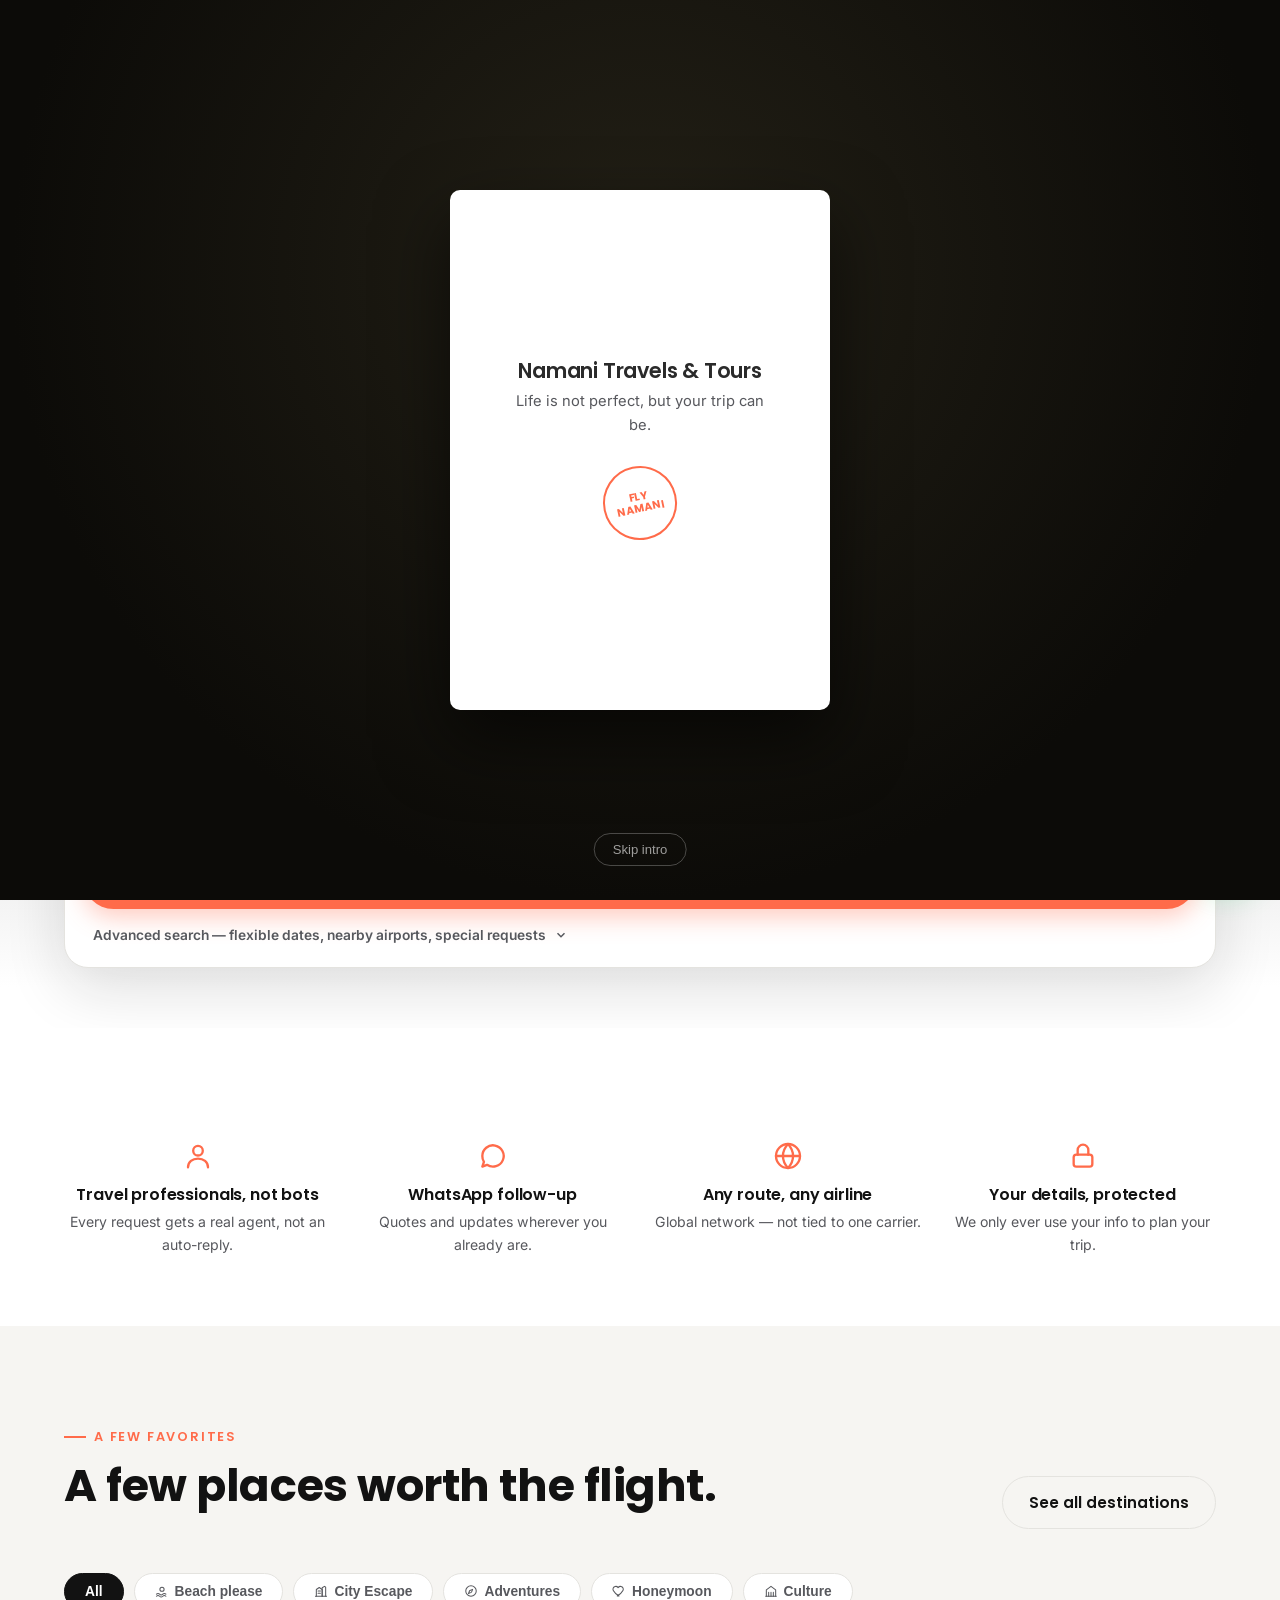
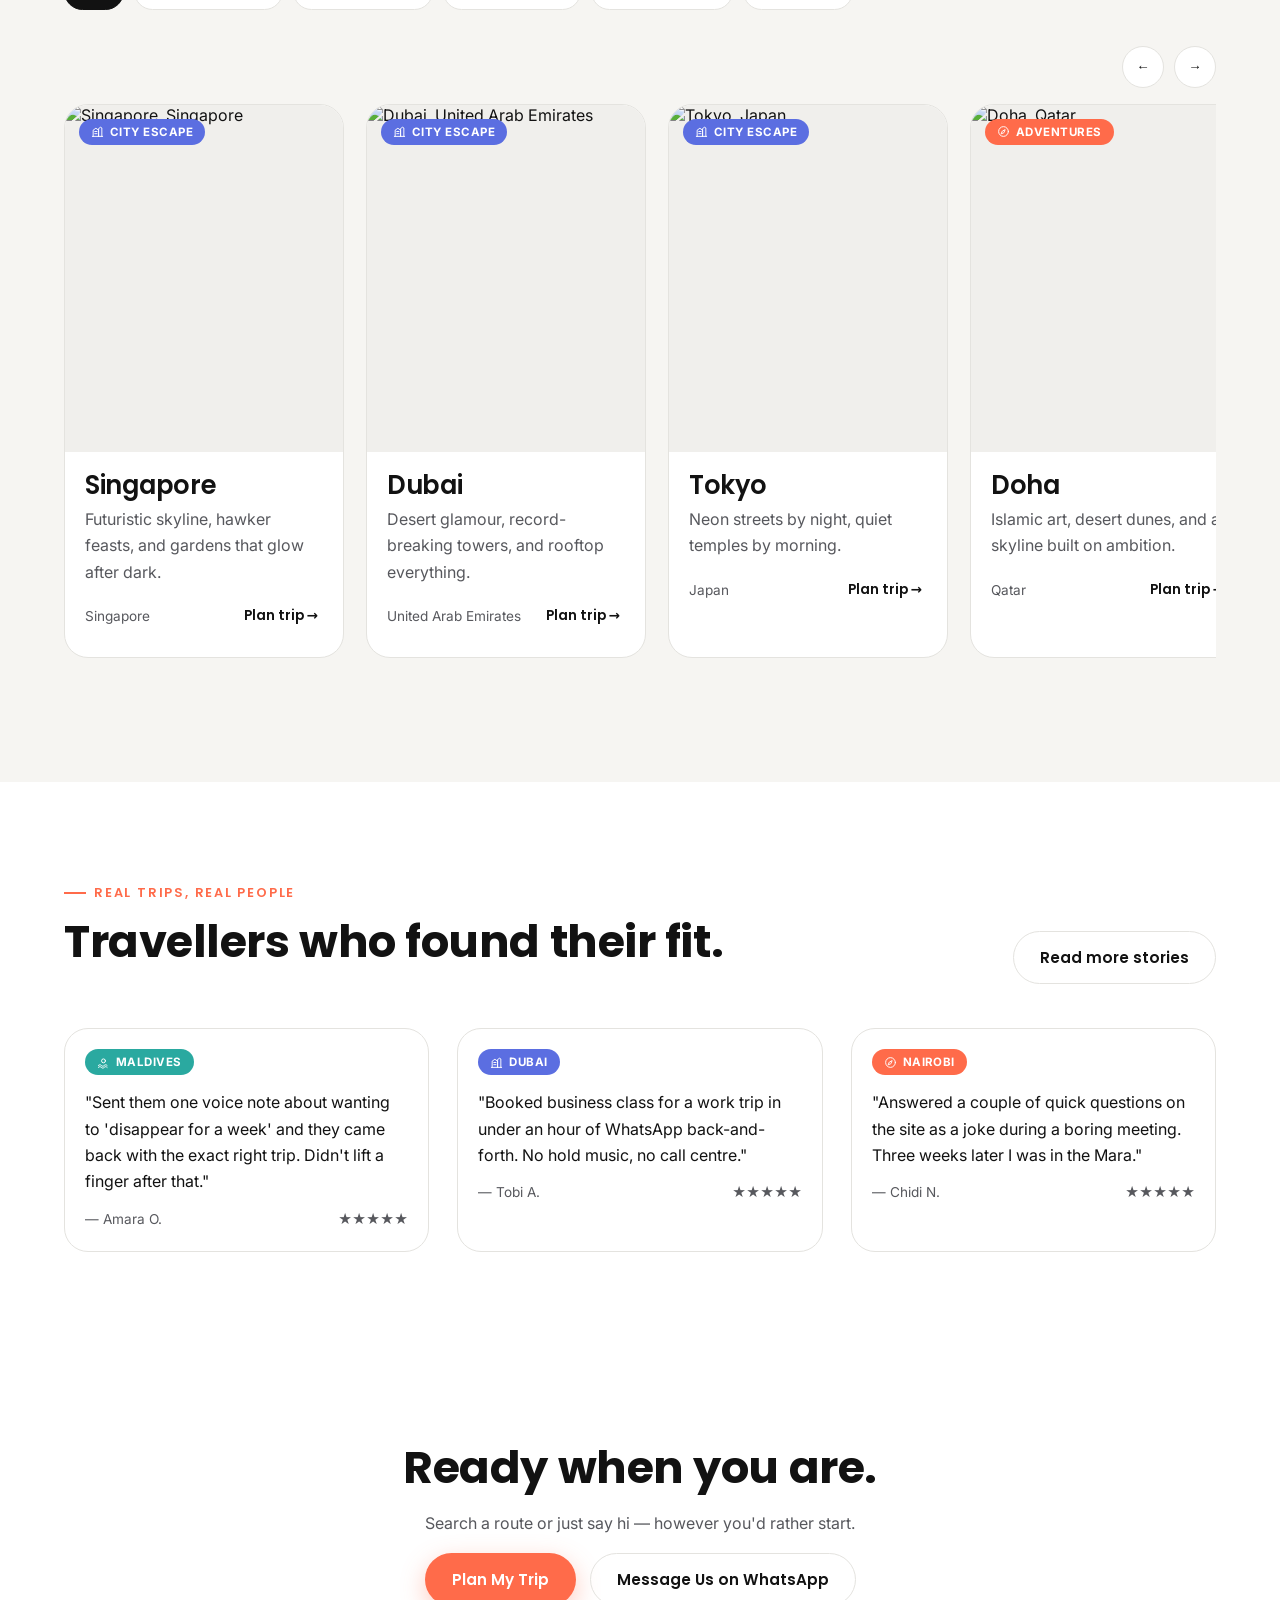
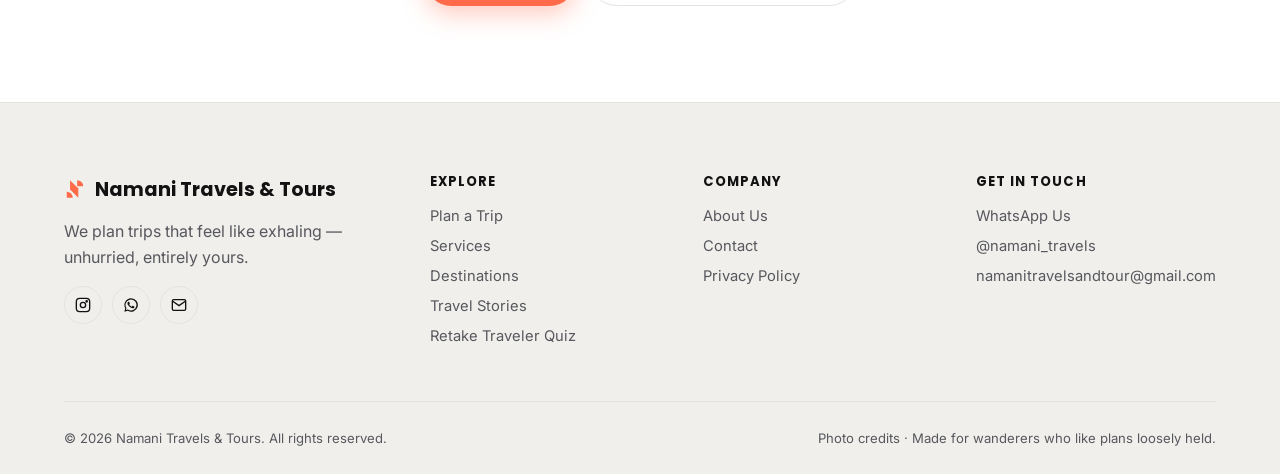
==== commit a370e07b: "Rebrand to Namani Travels & Tours, add Services page, expand destinations to 5 categories - Recreate" ====
--- a/namani-travels/index.html
+++ b/namani-travels/index.html
@@ -3,8 +3,8 @@
 <head>
 <meta charset="UTF-8" />
 <meta name="viewport" content="width=device-width, initial-scale=1.0" />
-<title>Namani Travels — Namani Means Peace</title>
-<meta name="description" content="Namani Travels plans adventurous, unhurried trips — search flights, get a real human quote, and let us handle the rest." />
+<title>Namani Travels &amp; Tours — Life Is Not Perfect, But Your Trip Can Be</title>
+<meta name="description" content="Namani Travels & Tours plans your trip end to end — flights, visas, insurance, hotels, and more — with a real travel professional on the other end, not a bot." />
 <link rel="stylesheet" href="assets/css/style.css" />
 </head>
 <body data-page="home">
@@ -13,15 +13,12 @@
   <div class="passport-scene" id="passport-intro">
     <div class="passport">
       <div class="passport__inside">
-        <h3>Namani Travels</h3>
-        <p>Namani means peace. Let's go find some, somewhere new.</p>
+        <h3>Namani Travels &amp; Tours</h3>
+        <p>Life is not perfect, but your trip can be.</p>
         <div class="passport__stamp">FLY<br/>NAMANI</div>
       </div>
       <div class="passport__cover">
-        <div class="emblem globe-loader">
-          <span class="globe-loader__globe"></span>
-          <span class="globe-loader__orbit" data-icon="plane"></span>
-        </div>
+        <div class="emblem" data-icon="namaniMark"></div>
         <h2>Namani</h2>
         <span>Travel Document</span>
       </div>
@@ -38,7 +35,7 @@
 
   <main>
     <!-- HERO -->
-    <section class="hero">
+    <section class="hero" id="plan-trip">
       <div class="hero__bg hero__bg--slideshow">
         <img src="https://upload.wikimedia.org/wikipedia/commons/thumb/6/6d/Panoramic_view_of_Oia%2C_Santorini_island_%28Thira%29%2C_Greece.jpg/1920px-Panoramic_view_of_Oia%2C_Santorini_island_%28Thira%29%2C_Greece.jpg" alt="Santorini, Greece" />
         <img src="https://upload.wikimedia.org/wikipedia/commons/thumb/b/b6/Bali%2C_rice_terraces_1.jpg/1920px-Bali%2C_rice_terraces_1.jpg" alt="Bali, Indonesia" />
@@ -47,19 +44,40 @@
       </div>
 
       <div class="container">
-        <div class="hero__content reveal is-visible">
-          <span class="eyebrow">Adventurous, unhurried travel</span>
-          <h1>Namani means peace. Now let's go find some, somewhere new.</h1>
-          <p>Tell us the trip you're picturing — we handle flights, timing, and the thousand tiny details. Real humans, real quotes, no bots.</p>
-
-          <div class="hero__stats">
-            <div><strong>25+</strong><span>Destinations curated</span></div>
-            <div><strong>1,200+</strong><span>Trips planned</span></div>
-            <div><strong>&lt;24h</strong><span>Average response time</span></div>
-          </div>
-        </div>
-
-        <div id="home-search-widget"></div>
+        <div id="hero-search-section">
+          <div class="hero__content reveal is-visible">
+            <h1>Life is not perfect, but your trip can be.</h1>
+            <p>Tell us the trip you're picturing — we handle flights, timing, and the thousand tiny details. Travel professionals, real quotes, no bots.</p>
+
+            <div class="hero__stats">
+              <div><strong>25+</strong><span>Destinations curated</span></div>
+              <div><strong>1,200+</strong><span>Trips planned</span></div>
+              <div><strong>&lt;1h</strong><span>Average response time</span></div>
+            </div>
+          </div>
+
+          <div id="home-search-widget"></div>
+        </div>
+
+        <div id="hero-quote-section" hidden>
+          <div class="text-center" style="max-width:600px;margin:0 auto 40px;">
+            <span class="eyebrow" style="justify-content:center;">Almost there</span>
+            <h1>Let's get your quote sorted.</h1>
+            <p>No flight results here — just confirm the details below and we'll come back to you directly with real options and real prices.</p>
+          </div>
+
+          <div class="two-col" style="align-items:start;">
+            <div>
+              <div id="quote-quiz-context"></div>
+              <div id="quote-summary"></div>
+            </div>
+            <div id="quote-form-panel"></div>
+          </div>
+
+          <p class="text-center" style="margin-top:24px;">
+            <button class="btn btn-ghost" id="quote-back-to-search" type="button">← Edit search</button>
+          </p>
+        </div>
       </div>
     </section>
 
@@ -76,7 +94,7 @@
         <div class="grid grid-4 reveal-stagger" id="trust-strip">
           <div class="text-center">
             <div class="trust-icon" data-icon="person"></div>
-            <h3 style="font-size:1rem;margin-top:10px;">Real humans, not bots</h3>
+            <h3 style="font-size:1rem;margin-top:10px;">Travel professionals, not bots</h3>
             <p style="font-size:.88rem;">Every request gets a real agent, not an auto-reply.</p>
           </div>
           <div class="text-center">
@@ -110,9 +128,10 @@
         </div>
         <div class="filter-row reveal" id="home-filter-row">
           <button class="filter-pill is-active" data-vibe="all">All</button>
-          <button class="filter-pill" data-vibe="beach" data-icon="beach">Beach</button>
+          <button class="filter-pill" data-vibe="beach" data-icon="beach">Beach please</button>
           <button class="filter-pill" data-vibe="city" data-icon="city">City Escape</button>
-          <button class="filter-pill" data-vibe="adventure" data-icon="adventure">Adventure</button>
+          <button class="filter-pill" data-vibe="adventure" data-icon="adventure">Adventures</button>
+          <button class="filter-pill" data-vibe="honeymoon" data-icon="honeymoon">Honeymoon</button>
           <button class="filter-pill" data-vibe="culture" data-icon="culture">Culture</button>
         </div>
         <div class="carousel-controls">
@@ -136,7 +155,7 @@
         <div class="grid grid-3 reveal-stagger">
           <div class="card">
             <div class="card__body">
-              <span class="badge badge--beach" style="margin-bottom:14px;" data-icon="beach">Bali</span>
+              <span class="badge badge--beach" style="margin-bottom:14px;" data-icon="beach">Maldives</span>
               <p style="font-size:1rem;color:var(--text);">"Sent them one voice note about wanting to 'disappear for a week' and they came back with the exact right trip. Didn't lift a finger after that."</p>
               <div class="card__meta"><span>— Amara O.</span><span>★★★★★</span></div>
             </div>
@@ -150,7 +169,7 @@
           </div>
           <div class="card">
             <div class="card__body">
-              <span class="badge badge--adventure" style="margin-bottom:14px;" data-icon="adventure">Kenya</span>
+              <span class="badge badge--adventure" style="margin-bottom:14px;" data-icon="adventure">Nairobi</span>
               <p style="font-size:1rem;color:var(--text);">"Answered a couple of quick questions on the site as a joke during a boring meeting. Three weeks later I was in the Mara."</p>
               <div class="card__meta"><span>— Chidi N.</span><span>★★★★★</span></div>
             </div>
@@ -165,7 +184,7 @@
         <h2>Ready when you are.</h2>
         <p>Search a route or just say hi — however you'd rather start.</p>
         <div style="display:flex;gap:14px;justify-content:center;flex-wrap:wrap;">
-          <a href="search.html" class="btn btn-primary">Plan My Trip</a>
+          <a href="#plan-trip" class="btn btn-primary">Plan My Trip</a>
           <a href="#" id="cta-whatsapp" class="btn btn-outline">Message Us on WhatsApp</a>
         </div>
       </div>
@@ -181,11 +200,27 @@
   <script src="assets/js/airports.js"></script>
   <script src="assets/js/common.js"></script>
   <script src="assets/js/search-widget.js"></script>
+  <script src="assets/js/quote.js"></script>
   <script src="assets/js/quiz.js"></script>
   <script src="assets/js/animations.js"></script>
   <script>
+    function showHomeQuotePanel(queryString) {
+      document.getElementById('hero-search-section').hidden = true;
+      document.getElementById('hero-quote-section').hidden = false;
+      initQuotePanel(queryString);
+      window.scrollTo({ top: 0, behavior: 'smooth' });
+    }
+
     document.addEventListener('DOMContentLoaded', () => {
-      renderSearchWidget('home-search-widget');
+      renderSearchWidget('home-search-widget', {
+        onSubmit: (params) => showHomeQuotePanel(params.toString()),
+      });
+
+      document.getElementById('quote-back-to-search').addEventListener('click', () => {
+        document.getElementById('hero-quote-section').hidden = true;
+        document.getElementById('hero-search-section').hidden = false;
+        window.scrollTo({ top: 0, behavior: 'smooth' });
+      });
 
       const carousel = document.getElementById('home-carousel');
       function paintCarousel(vibe) {
@@ -205,6 +240,11 @@
       document.getElementById('carousel-next').addEventListener('click', () => carousel.scrollBy({ left: 300, behavior: 'smooth' }));
 
       document.getElementById('cta-whatsapp').href = buildWhatsAppLink();
+
+      const urlParams = new URLSearchParams(window.location.search);
+      if (urlParams.get('fromWidgetSubmit') === '1') {
+        showHomeQuotePanel(window.location.search.slice(1));
+      }
     });
   </script>
 </body>
--- a/namani-travels/assets/css/style.css
+++ b/namani-travels/assets/css/style.css
@@ -4,10 +4,10 @@
    Vibe tags use muted tonal colors so the accent stays dominant.
    ============================================================ */
 
-@import url('https://fonts.googleapis.com/css2?family=Space+Grotesk:wght@500;600;700&family=Inter:wght@400;500;600;700&display=swap');
+@import url('https://fonts.googleapis.com/css2?family=Poppins:wght@500;600;700&family=Inter:wght@400;500;600;700&display=swap');
 
 :root {
-  --font-display: 'Space Grotesk', 'Segoe UI', system-ui, sans-serif;
+  --font-display: 'Poppins', 'Segoe UI', system-ui, sans-serif;
   --font-body: 'Inter', 'Segoe UI', system-ui, sans-serif;
 
   --accent: #FF6B4A;
@@ -17,6 +17,7 @@
   --vibe-beach: #2AA9A0;
   --vibe-city: #5B6EE1;
   --vibe-adventure: #FF6B4A;
+  --vibe-honeymoon: #C4586E;
   --vibe-culture: #C99A3E;
   --vibe-corporate: #55606E;
 
@@ -177,8 +178,8 @@
 }
 .nav.is-scrolled { border-bottom-color: var(--border); }
 .nav__inner { width: 100%; display: flex; align-items: center; justify-content: space-between; gap: 20px; }
-.nav__logo { display: flex; align-items: center; gap: 10px; font-family: var(--font-display); font-weight: 700; font-size: 1.25rem; }
-.nav__logo .dot { width: 9px; height: 9px; border-radius: 50%; background: var(--accent); }
+.nav__logo { display: flex; align-items: center; gap: 9px; font-family: var(--font-display); font-weight: 700; font-size: 1.25rem; }
+.nav__logo .icon-svg.nav__logo-mark { width: 22px; height: 22px; color: var(--accent); }
 .nav__links { display: flex; align-items: center; gap: 30px; list-style: none; margin: 0; padding: 0; }
 .nav__links a {
   font-size: 0.92rem; font-weight: 500; color: var(--text-muted);
@@ -242,6 +243,7 @@
 .badge--beach { background: var(--vibe-beach); }
 .badge--city { background: var(--vibe-city); }
 .badge--adventure { background: var(--vibe-adventure); }
+.badge--honeymoon { background: var(--vibe-honeymoon); }
 .badge--culture { background: var(--vibe-culture); }
 .badge--corporate { background: var(--vibe-corporate); }
 
@@ -255,6 +257,8 @@
 .card__media img { width: 100%; height: 100%; object-fit: cover; transition: transform 0.6s var(--ease); }
 .card:hover .card__media img { transform: scale(1.08); }
 .card__badge { position: absolute; top: 14px; left: 14px; z-index: 2; }
+.card__badge-stack { position: absolute; top: 14px; left: 14px; z-index: 2; display: flex; flex-direction: column; gap: 6px; align-items: flex-start; }
+.card__badge-stack .card__badge { position: static; }
 .card__body { padding: 20px 20px 24px; }
 .card__body h3 { margin-bottom: 6px; }
 .card__meta { display: flex; justify-content: space-between; align-items: center; margin-top: 14px; font-size: 0.85rem; color: var(--text-muted); }
@@ -503,7 +507,11 @@
   transform-origin: left center; transition: transform 1.1s var(--ease);
   backface-visibility: hidden;
 }
-.passport__cover .emblem { --gl-size: 58px; margin-bottom: 18px; color: #e7d9a8; }
+.passport__cover .emblem {
+  width: 58px; height: 58px; border: 2px solid #e7d9a8; border-radius: 50%;
+  display: flex; align-items: center; justify-content: center; margin-bottom: 18px; color: #e7d9a8;
+}
+.passport__cover .emblem .icon-svg { width: 26px; height: 26px; }
 .passport__cover h2 { color: #efe4bf; font-size: 1.4rem; letter-spacing: .08em; text-transform: uppercase; }
 .passport__cover span { font-size: .72rem; letter-spacing: .2em; text-transform: uppercase; opacity: .75; }
 .passport__inside {
@@ -608,7 +616,8 @@
 .footer { background: var(--surface-alt); border-top: 1px solid var(--border); padding: 72px 0 28px; }
 .footer__grid { display: grid; grid-template-columns: 1.4fr 1fr 1fr 1fr; gap: 40px; margin-bottom: 56px; }
 @media (max-width: 780px) { .footer__grid { grid-template-columns: 1fr 1fr; } }
-.footer__brand { display: flex; align-items: center; gap: 10px; font-family: var(--font-display); font-weight: 700; font-size: 1.2rem; margin-bottom: 14px; }
+.footer__brand { display: flex; align-items: center; gap: 9px; font-family: var(--font-display); font-weight: 700; font-size: 1.2rem; margin-bottom: 14px; }
+.footer__brand .icon-svg.footer__brand-mark { width: 22px; height: 22px; color: var(--accent); }
 .footer h4 { font-size: .82rem; text-transform: uppercase; letter-spacing: .08em; margin-bottom: 16px; }
 .footer ul { list-style: none; padding: 0; margin: 0; display: flex; flex-direction: column; gap: 10px; }
 .footer ul a { color: var(--text-muted); font-size: .92rem; }
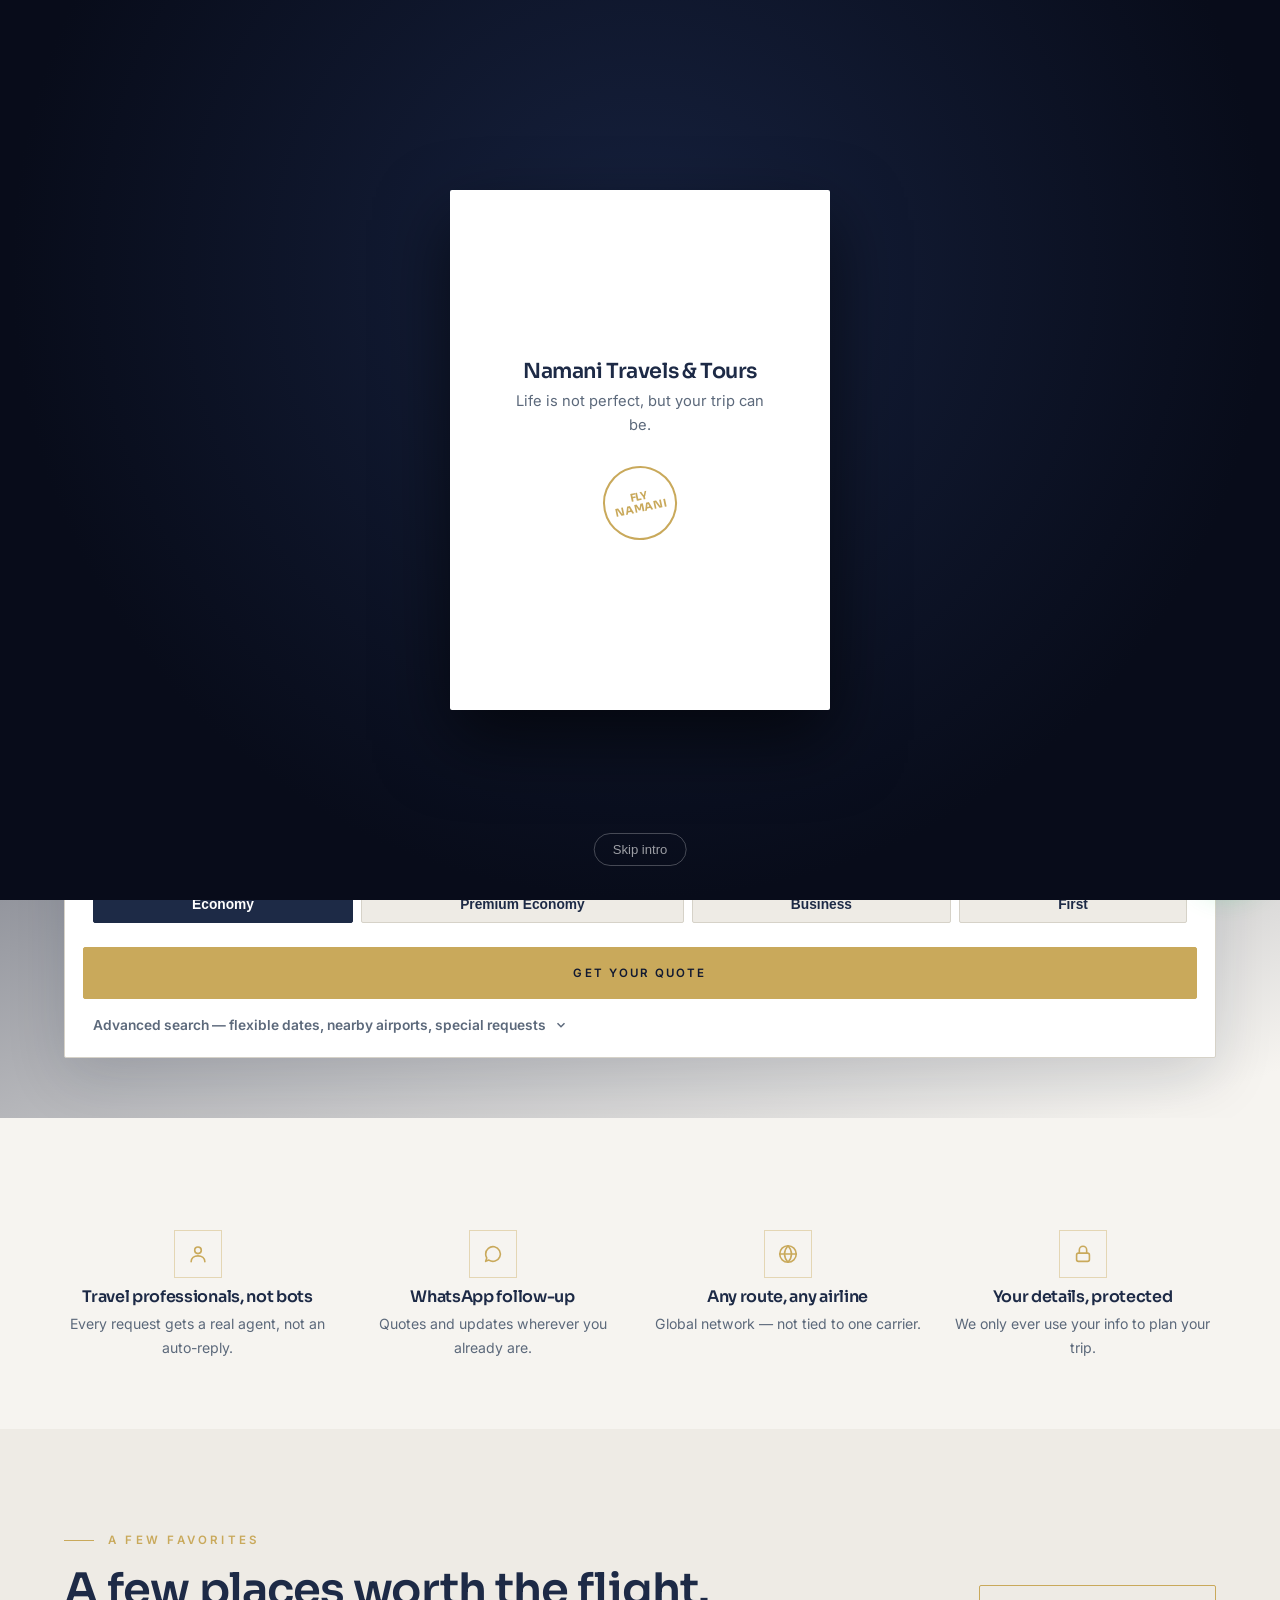
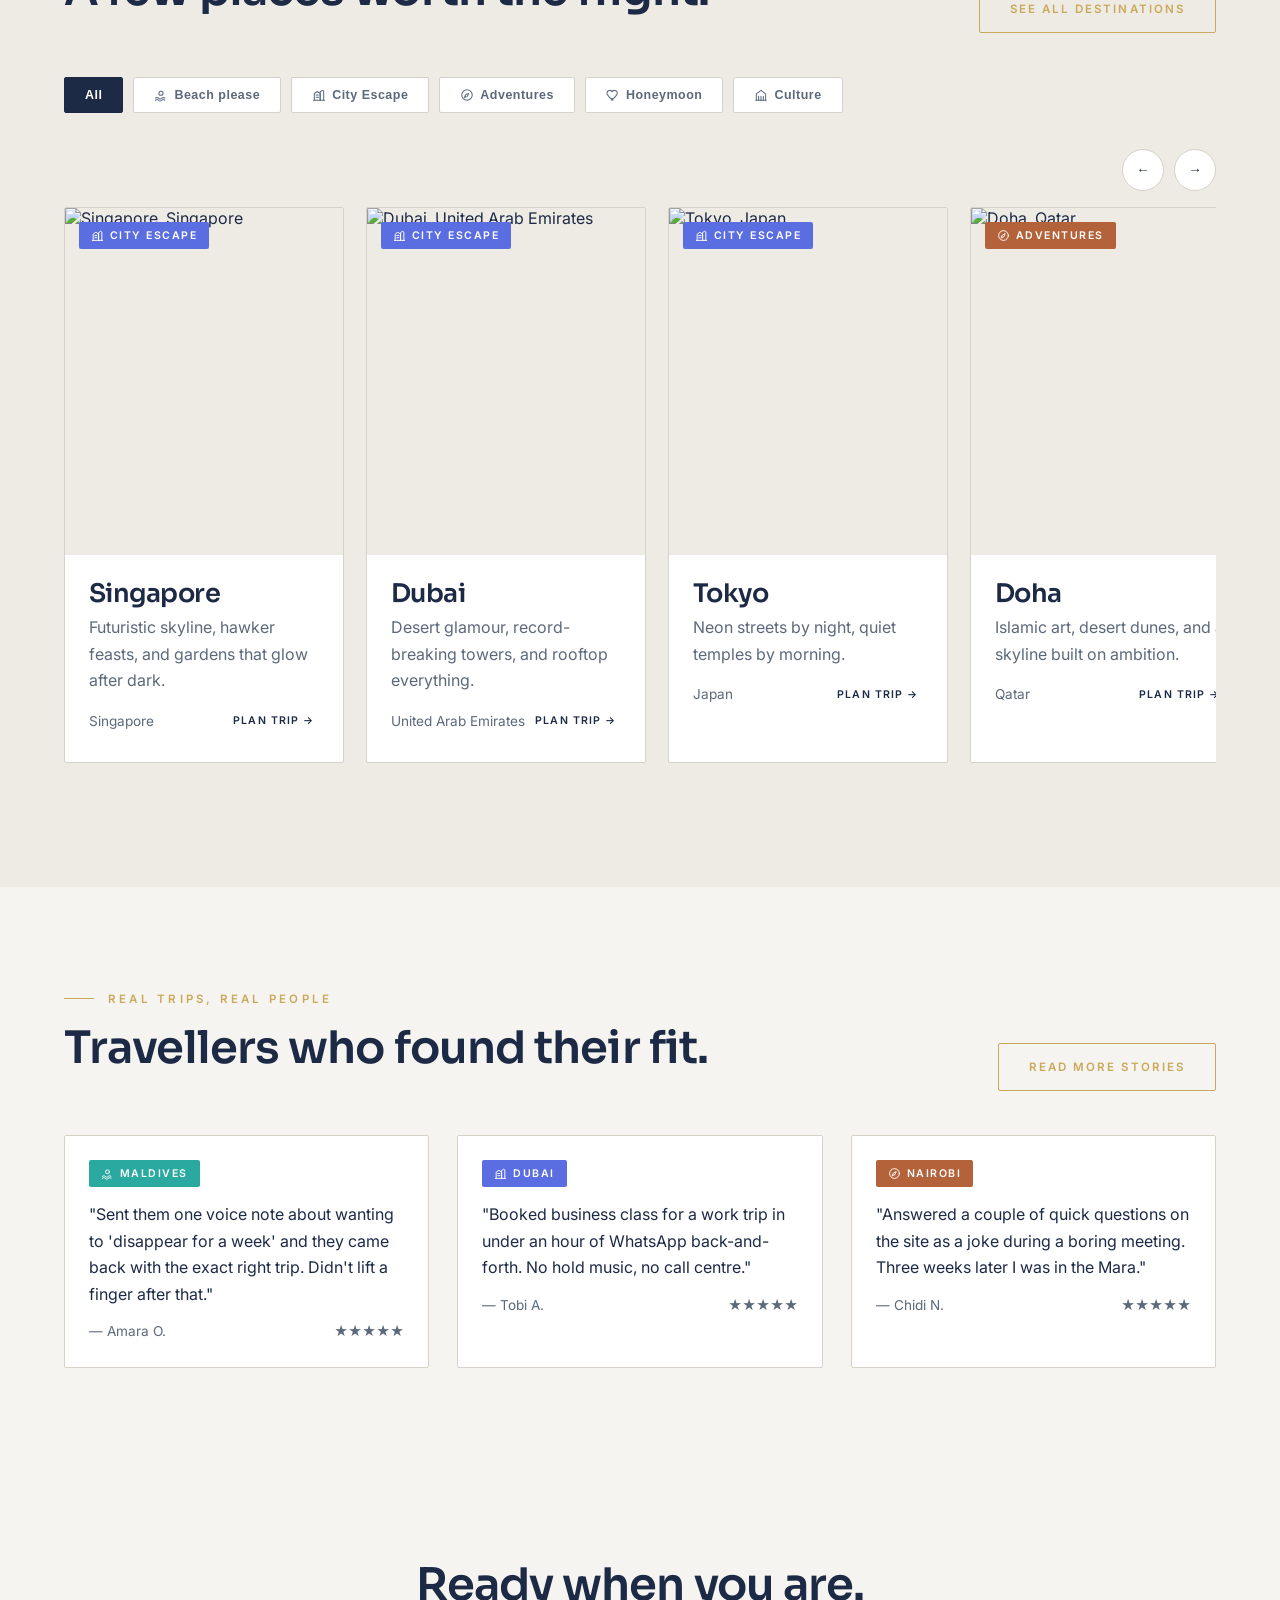
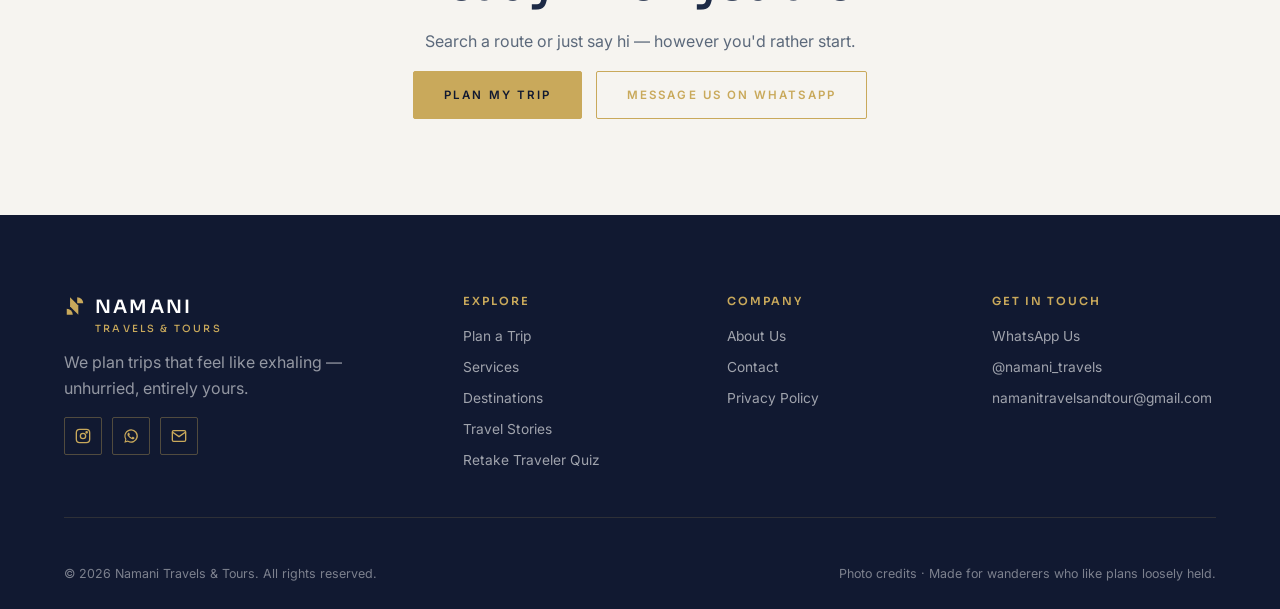
==== commit 77aa6aec: "Redesign Namani site to match Voyages by Coy's luxury-advisory layout Adopt the reference site's exa" ====
--- a/namani-travels/index.html
+++ b/namani-travels/index.html
@@ -40,14 +40,16 @@
         <img src="https://upload.wikimedia.org/wikipedia/commons/thumb/6/6d/Panoramic_view_of_Oia%2C_Santorini_island_%28Thira%29%2C_Greece.jpg/1920px-Panoramic_view_of_Oia%2C_Santorini_island_%28Thira%29%2C_Greece.jpg" alt="Santorini, Greece" />
         <img src="https://upload.wikimedia.org/wikipedia/commons/thumb/b/b6/Bali%2C_rice_terraces_1.jpg/1920px-Bali%2C_rice_terraces_1.jpg" alt="Bali, Indonesia" />
         <img src="https://upload.wikimedia.org/wikipedia/commons/thumb/4/46/Dubai_Skyline_mit_Burj_Khalifa_%28cropped%29.jpg/1920px-Dubai_Skyline_mit_Burj_Khalifa_%28cropped%29.jpg" alt="Dubai, UAE" />
-        <img src="https://upload.wikimedia.org/wikipedia/commons/thumb/5/57/Maasai_Mara_National_Reserve_Kenya.jpg/1920px-Maasai_Mara_National_Reserve_Kenya.jpg" alt="Maasai Mara, Kenya" />
+        <img src="https://upload.wikimedia.org/wikipedia/commons/thumb/3/3a/A_giraffe_with_a_beautiful_background_of_Nairobi_City_Skyline_%28cropped%29.jpg/1920px-A_giraffe_with_a_beautiful_background_of_Nairobi_City_Skyline_%28cropped%29.jpg" alt="Nairobi, Kenya" />
       </div>
 
       <div class="container">
         <div id="hero-search-section">
           <div class="hero__content reveal is-visible">
-            <h1>Life is not perfect, but your trip can be.</h1>
-            <p>Tell us the trip you're picturing — we handle flights, timing, and the thousand tiny details. Travel professionals, real quotes, no bots.</p>
+            <span class="eyebrow">Real Travel Professionals</span>
+            <h1>Life is not perfect,<br/>but your trip can be.</h1>
+            <p>Tell us the trip you're picturing — we handle flights, timing, and the thousand tiny details.</p>
+            <p class="hero__quote">Real quotes from a real agent, planned around exactly how you want to move through the world. No bots, ever.</p>
 
             <div class="hero__stats">
               <div><strong>25+</strong><span>Destinations curated</span></div>
--- a/namani-travels/assets/css/style.css
+++ b/namani-travels/assets/css/style.css
@@ -1,68 +1,78 @@
 /* ============================================================
    Namani Travels — Design System
-   Palette: monochrome (black/white) base + one coral accent.
-   Vibe tags use muted tonal colors so the accent stays dominant.
+   Palette: private-advisory navy & gold, modeled on a luxury
+   travel-advisory reference (Sora display + Inter body, sharp
+   near-square corners, hairline borders, gold accents).
+   Vibe tags use muted tonal colors so gold stays the dominant accent.
    ============================================================ */
 
-@import url('https://fonts.googleapis.com/css2?family=Poppins:wght@500;600;700&family=Inter:wght@400;500;600;700&display=swap');
+@import url('https://fonts.googleapis.com/css2?family=Sora:wght@300;400;500;600;700&family=Inter:wght@300;400;500;600;700&display=swap');
 
 :root {
-  --font-display: 'Poppins', 'Segoe UI', system-ui, sans-serif;
+  --font-display: 'Sora', 'Segoe UI', system-ui, sans-serif;
   --font-body: 'Inter', 'Segoe UI', system-ui, sans-serif;
 
-  --accent: #FF6B4A;
-  --accent-dark: #E4502F;
-  --accent-contrast: #1a0a06;
+  --navy: #1d2a46;
+  --navy-deep: #111931;
+  --gold: #c9a95b;
+  --gold-soft: #e5d39d;
+  --paper: #f6f4f0;
+  --slate-ink: #5c697b;
+  --steel: #d6d2c8;
+
+  --accent: var(--gold);
+  --accent-dark: var(--navy-deep);
+  --accent-contrast: #1a1408;
 
   --vibe-beach: #2AA9A0;
   --vibe-city: #5B6EE1;
-  --vibe-adventure: #FF6B4A;
+  --vibe-adventure: #b4623a;
   --vibe-honeymoon: #C4586E;
-  --vibe-culture: #C99A3E;
+  --vibe-culture: var(--gold);
   --vibe-corporate: #55606E;
 
-  --bg: #FFFFFF;
-  --bg-alt: #F6F5F2;
+  --bg: var(--paper);
+  --bg-alt: #eeebe5;
   --surface: #FFFFFF;
-  --surface-alt: #F0EFEC;
-  --text: #121212;
-  --text-muted: #57585d;
-  --border: #E4E3DF;
-  --shadow: 0 10px 30px rgba(20, 20, 20, 0.08);
-  --shadow-lg: 0 20px 60px rgba(20, 20, 20, 0.14);
-
-  --radius-sm: 8px;
-  --radius-md: 14px;
-  --radius-lg: 24px;
+  --surface-alt: #eeebe5;
+  --text: var(--navy);
+  --text-muted: var(--slate-ink);
+  --border: var(--steel);
+  --shadow: 0 10px 30px rgba(17, 25, 49, 0.08);
+  --shadow-lg: 0 20px 60px rgba(17, 25, 49, 0.14);
+
+  --radius-sm: 2px;
+  --radius-md: 2px;
+  --radius-lg: 2px;
   --radius-pill: 999px;
 
   --container: 1200px;
-  --nav-h: 76px;
+  --nav-h: 84px;
 
   --ease: cubic-bezier(0.22, 1, 0.36, 1);
 }
 
 :root[data-theme="dark"] {
-  --bg: #0B0B0D;
-  --bg-alt: #131315;
-  --surface: #18181B;
-  --surface-alt: #1F1F23;
-  --text: #F5F4F1;
-  --text-muted: #A5A5AC;
-  --border: #2A2A2E;
+  --bg: var(--navy-deep);
+  --bg-alt: #0b1122;
+  --surface: #172140;
+  --surface-alt: #1b2748;
+  --text: #f3f0e8;
+  --text-muted: #a9b2c6;
+  --border: #2c3a5c;
   --shadow: 0 10px 30px rgba(0, 0, 0, 0.45);
   --shadow-lg: 0 25px 70px rgba(0, 0, 0, 0.6);
 }
 
 @media (prefers-color-scheme: dark) {
   :root:not([data-theme="light"]) {
-    --bg: #0B0B0D;
-    --bg-alt: #131315;
-    --surface: #18181B;
-    --surface-alt: #1F1F23;
-    --text: #F5F4F1;
-    --text-muted: #A5A5AC;
-    --border: #2A2A2E;
+    --bg: var(--navy-deep);
+    --bg-alt: #0b1122;
+    --surface: #172140;
+    --surface-alt: #1b2748;
+    --text: #f3f0e8;
+    --text-muted: #a9b2c6;
+    --border: #2c3a5c;
     --shadow: 0 10px 30px rgba(0, 0, 0, 0.45);
     --shadow-lg: 0 25px 70px rgba(0, 0, 0, 0.6);
   }
@@ -103,23 +113,24 @@
 
 h1, h2, h3, h4 {
   font-family: var(--font-display);
-  line-height: 1.08;
+  line-height: 1.12;
   margin: 0 0 0.4em;
-  letter-spacing: -0.01em;
-}
-h1 { font-size: clamp(2.4rem, 5vw + 1rem, 4.4rem); font-weight: 700; }
-h2 { font-size: clamp(1.9rem, 3vw + 1rem, 2.8rem); font-weight: 700; }
+  letter-spacing: -0.02em;
+}
+h1 { font-size: clamp(2.4rem, 5vw + 1rem, 4.4rem); font-weight: 600; }
+h2 { font-size: clamp(1.9rem, 3vw + 1rem, 2.8rem); font-weight: 600; }
 h3 { font-size: clamp(1.3rem, 1.4vw + 1rem, 1.6rem); font-weight: 600; }
 p { line-height: 1.65; color: var(--text-muted); margin: 0 0 1em; }
+em { font-style: normal; color: var(--gold); }
 .eyebrow {
-  display: inline-flex; align-items: center; gap: 8px;
-  font-family: var(--font-display);
-  font-size: 0.8rem; font-weight: 600; letter-spacing: 0.14em;
-  text-transform: uppercase; color: var(--accent);
-  margin-bottom: 1rem;
+  display: inline-flex; align-items: center; gap: 14px;
+  font-family: var(--font-body);
+  font-size: 0.72rem; font-weight: 600; letter-spacing: 0.28em;
+  text-transform: uppercase; color: var(--gold);
+  margin-bottom: 1.1rem;
 }
 .eyebrow::before {
-  content: ''; width: 22px; height: 2px; background: var(--accent);
+  content: ''; width: 30px; height: 1px; background: var(--gold);
   display: inline-block;
 }
 
@@ -147,22 +158,23 @@
 /* ---------- Buttons ---------- */
 .btn {
   display: inline-flex; align-items: center; justify-content: center; gap: 10px;
-  font-family: var(--font-display); font-weight: 600; font-size: 0.95rem;
-  padding: 14px 26px; border-radius: var(--radius-pill);
-  border: 1.5px solid transparent; cursor: pointer;
-  transition: transform 0.25s var(--ease), box-shadow 0.25s var(--ease), background 0.25s var(--ease), border-color .25s var(--ease), color .25s var(--ease);
+  font-family: var(--font-body); font-weight: 600; font-size: 0.72rem;
+  letter-spacing: 0.18em; text-transform: uppercase;
+  padding: 16px 30px; border-radius: var(--radius-sm);
+  border: 1px solid transparent; cursor: pointer;
+  transition: transform 0.3s var(--ease), box-shadow 0.3s var(--ease), background 0.3s var(--ease), border-color .3s var(--ease), color .3s var(--ease);
   white-space: nowrap;
 }
 .btn:active { transform: scale(0.97); }
-.btn-primary { background: var(--accent); color: #fff; box-shadow: 0 8px 24px rgba(255,107,74,0.35); }
-.btn-primary:hover { background: var(--accent-dark); transform: translateY(-2px); box-shadow: 0 12px 30px rgba(255,107,74,0.4); }
-.btn-dark { background: var(--text); color: var(--bg); }
-.btn-dark:hover { transform: translateY(-2px); }
-.btn-outline { background: transparent; border-color: var(--border); color: var(--text); }
-.btn-outline:hover { border-color: var(--text); transform: translateY(-2px); }
-.btn-ghost { background: transparent; color: var(--text); padding: 10px 16px; }
-.btn-ghost:hover { color: var(--accent); }
-.btn-sm { padding: 10px 18px; font-size: 0.85rem; }
+.btn-primary { background: var(--gold); border-color: var(--gold); color: var(--navy-deep); }
+.btn-primary:hover { background: var(--navy-deep); border-color: var(--gold); color: var(--gold); }
+.btn-dark { background: var(--navy-deep); border-color: var(--navy-deep); color: #fff; }
+.btn-dark:hover { background: var(--gold); border-color: var(--gold); color: var(--navy-deep); }
+.btn-outline { background: transparent; border-color: var(--gold); color: var(--gold); }
+.btn-outline:hover { background: var(--gold); color: var(--navy-deep); }
+.btn-ghost { background: transparent; color: var(--text); padding: 10px 16px; letter-spacing: 0.1em; }
+.btn-ghost:hover { color: var(--gold); }
+.btn-sm { padding: 11px 20px; font-size: 0.66rem; }
 .btn-block { width: 100%; }
 .btn[disabled] { opacity: 0.6; cursor: not-allowed; transform: none !important; }
 
@@ -171,39 +183,39 @@
   position: fixed; top: 0; left: 0; right: 0; z-index: 500;
   height: var(--nav-h);
   display: flex; align-items: center;
-  background: color-mix(in srgb, var(--bg) 82%, transparent);
-  backdrop-filter: blur(14px); -webkit-backdrop-filter: blur(14px);
+  background: var(--navy-deep);
   border-bottom: 1px solid transparent;
-  transition: border-color 0.3s ease, background 0.3s ease;
-}
-.nav.is-scrolled { border-bottom-color: var(--border); }
+  transition: border-color 0.4s ease, background 0.4s ease, padding 0.4s ease;
+}
+.nav.is-scrolled { border-bottom-color: rgba(201,169,91,0.18); }
+.nav--transparent { background: transparent; }
+.nav--transparent.is-scrolled { background: color-mix(in srgb, var(--navy-deep) 92%, transparent); backdrop-filter: blur(14px); -webkit-backdrop-filter: blur(14px); }
 .nav__inner { width: 100%; display: flex; align-items: center; justify-content: space-between; gap: 20px; }
-.nav__logo { display: flex; align-items: center; gap: 9px; font-family: var(--font-display); font-weight: 700; font-size: 1.25rem; }
-.nav__logo .icon-svg.nav__logo-mark { width: 22px; height: 22px; color: var(--accent); }
-.nav__links { display: flex; align-items: center; gap: 30px; list-style: none; margin: 0; padding: 0; }
+.nav__logo { display: flex; flex-direction: column; gap: 2px; }
+.nav__logo-row { display: flex; align-items: center; gap: 10px; }
+.nav__logo .icon-svg.nav__logo-mark { width: 24px; height: 24px; color: var(--gold); }
+.nav__logo-text { font-family: var(--font-display); font-weight: 600; font-size: 1.05rem; letter-spacing: 0.12em; text-transform: uppercase; color: #fff; transition: color .2s ease; }
+.nav__logo:hover .nav__logo-text { color: var(--gold); }
+.nav__logo-tagline { font-size: 0.6rem; letter-spacing: 0.22em; text-transform: uppercase; color: var(--gold-soft); padding-left: 34px; }
+.nav__links { display: flex; align-items: center; gap: 34px; list-style: none; margin: 0; padding: 0; }
 .nav__links a {
-  font-size: 0.92rem; font-weight: 500; color: var(--text-muted);
+  font-size: 0.72rem; font-weight: 500; letter-spacing: 0.2em; text-transform: uppercase; color: var(--on-navy-muted, rgba(255,255,255,.66));
   position: relative; padding: 6px 0;
   transition: color 0.2s ease;
 }
-.nav__links a::after {
-  content: ''; position: absolute; left: 0; bottom: 0; height: 2px; width: 0;
-  background: var(--accent); transition: width 0.25s var(--ease);
-}
-.nav__links a:hover, .nav__links a.is-active { color: var(--text); }
-.nav__links a:hover::after, .nav__links a.is-active::after { width: 100%; }
-.nav__actions { display: flex; align-items: center; gap: 14px; }
+.nav__links a:hover, .nav__links a.is-active { color: var(--gold); }
+.nav__actions { display: flex; align-items: center; gap: 18px; }
 .nav__cta { display: none; }
 @media (min-width: 860px) { .nav__cta { display: inline-flex; } }
 
 .theme-toggle {
-  width: 46px; height: 26px; border-radius: 999px; border: 1px solid var(--border);
-  background: var(--surface-alt); position: relative; cursor: pointer; flex: none;
+  width: 46px; height: 26px; border-radius: 999px; border: 1px solid rgba(255,255,255,.2);
+  background: rgba(255,255,255,.08); position: relative; cursor: pointer; flex: none;
 }
 .theme-toggle::before {
   content: '☀️'; font-size: 12px; line-height: 20px; text-align: center;
   position: absolute; top: 2px; left: 2px; width: 20px; height: 20px;
-  border-radius: 50%; background: var(--bg); box-shadow: 0 2px 6px rgba(0,0,0,0.2);
+  border-radius: 50%; background: var(--gold); box-shadow: 0 2px 6px rgba(0,0,0,0.2);
   transition: transform 0.3s var(--ease), content 0.2s;
 }
 :root[data-theme="dark"] .theme-toggle::before { content: '🌙'; transform: translateX(20px); }
@@ -211,56 +223,82 @@
 .nav__burger {
   display: flex; flex-direction: column; gap: 5px; width: 26px; cursor: pointer; background: none; border: none; padding: 6px;
 }
-.nav__burger span { height: 2px; width: 100%; background: var(--text); border-radius: 2px; transition: transform .3s var(--ease), opacity .3s var(--ease); }
+.nav__burger span { height: 2px; width: 100%; background: #fff; border-radius: 2px; transition: transform .3s var(--ease), opacity .3s var(--ease); }
 @media (min-width: 860px) { .nav__burger { display: none; } }
 
 .nav__links { display: none; }
 @media (min-width: 860px) { .nav__links { display: flex; } }
 
 .mobile-drawer {
-  position: fixed; inset: 0; z-index: 600; background: var(--bg);
+  position: fixed; inset: 0; z-index: 600; background: var(--navy-deep);
   transform: translateX(100%); transition: transform 0.4s var(--ease);
   display: flex; flex-direction: column; padding: 24px;
 }
 .mobile-drawer.is-open { transform: translateX(0); }
 .mobile-drawer__top { display: flex; justify-content: space-between; align-items: center; margin-bottom: 40px; }
-.mobile-drawer__close { background: none; border: none; font-size: 1.6rem; color: var(--text); cursor: pointer; }
+.mobile-drawer__close { background: none; border: none; font-size: 1.6rem; color: #fff; cursor: pointer; }
 .mobile-drawer nav { display: flex; flex-direction: column; gap: 4px; }
 .mobile-drawer nav a {
-  font-family: var(--font-display); font-size: 1.6rem; font-weight: 600; padding: 14px 0;
-  border-bottom: 1px solid var(--border);
-}
+  font-family: var(--font-display); font-size: 1.5rem; font-weight: 500; letter-spacing: 0.04em; padding: 14px 0;
+  color: #fff; border-bottom: 1px solid rgba(255,255,255,.12);
+}
+.mobile-drawer nav a:hover, .mobile-drawer nav a.is-active { color: var(--gold); }
 .mobile-drawer__footer { margin-top: auto; display: flex; flex-direction: column; gap: 14px; }
 
 /* ---------- Vibe badges ---------- */
 .badge {
   display: inline-flex; align-items: center; gap: 6px;
-  font-size: 0.72rem; font-weight: 700; letter-spacing: 0.04em; text-transform: uppercase;
-  padding: 6px 12px; border-radius: var(--radius-pill); color: #fff;
-}
-.badge::before { content: ''; width: 6px; height: 6px; border-radius: 50%; background: currentColor; opacity: .9;}
+  font-size: 0.66rem; font-weight: 600; letter-spacing: 0.14em; text-transform: uppercase;
+  padding: 7px 12px; border-radius: var(--radius-sm); color: #fff;
+}
+.badge::before { content: ''; width: 5px; height: 5px; background: currentColor; opacity: .9; }
 .badge:has(.icon-svg)::before { display: none; }
 .badge--beach { background: var(--vibe-beach); }
 .badge--city { background: var(--vibe-city); }
 .badge--adventure { background: var(--vibe-adventure); }
 .badge--honeymoon { background: var(--vibe-honeymoon); }
-.badge--culture { background: var(--vibe-culture); }
+.badge--culture { background: var(--vibe-culture); color: var(--navy-deep); }
 .badge--corporate { background: var(--vibe-corporate); }
 
 /* ---------- Cards ---------- */
 .card {
   background: var(--surface); border: 1px solid var(--border); border-radius: var(--radius-lg);
-  overflow: hidden; transition: transform 0.35s var(--ease), box-shadow 0.35s var(--ease), border-color .35s;
-}
-.card:hover { transform: translateY(-6px); box-shadow: var(--shadow-lg); border-color: transparent; }
+  overflow: hidden; transition: transform 0.5s cubic-bezier(.22,1,.36,1), box-shadow 0.5s cubic-bezier(.22,1,.36,1), border-color .35s;
+}
+.card:hover { transform: translateY(-4px); box-shadow: var(--shadow-lg); }
 .card__media { position: relative; aspect-ratio: 4/5; overflow: hidden; background: var(--surface-alt); }
-.card__media img { width: 100%; height: 100%; object-fit: cover; transition: transform 0.6s var(--ease); }
-.card:hover .card__media img { transform: scale(1.08); }
+.card__media img { width: 100%; height: 100%; object-fit: cover; transition: transform 0.7s var(--ease); }
+.card:hover .card__media img { transform: scale(1.05); }
 .card__badge { position: absolute; top: 14px; left: 14px; z-index: 2; }
 .card__badge-stack { position: absolute; top: 14px; left: 14px; z-index: 2; display: flex; flex-direction: column; gap: 6px; align-items: flex-start; }
 .card__badge-stack .card__badge { position: static; }
-.card__body { padding: 20px 20px 24px; }
-.card__body h3 { margin-bottom: 6px; }
+.card__body { padding: 24px 24px 28px; }
+.card__body h3 { margin-bottom: 6px; font-family: var(--font-display); letter-spacing: -0.02em; }
+
+/* Numbered service card (matches reference "What We Curate" hover-invert pattern) */
+.card--numbered {
+  display: flex; flex-direction: column; justify-content: space-between; height: 100%;
+  padding: 32px; border-radius: 0; cursor: pointer; text-decoration: none;
+  transition: background .5s var(--ease), color .5s var(--ease), transform .5s cubic-bezier(.22,1,.36,1), box-shadow .5s cubic-bezier(.22,1,.36,1);
+}
+.card--numbered:hover { background: var(--navy); color: #fff; transform: translateY(-4px); box-shadow: var(--shadow-lg); }
+.card--numbered__top { display: flex; align-items: center; justify-content: space-between; }
+.card--numbered__num { font-size: 0.72rem; font-weight: 600; letter-spacing: 0.14em; color: var(--gold); }
+.card--numbered__arrow { width: 18px; height: 18px; color: var(--text-muted); transition: color .3s ease, transform .3s ease; }
+.card--numbered:hover .card--numbered__arrow { color: var(--gold); transform: translate(2px,-2px); }
+.card--numbered h3 { margin-top: 22px; font-size: 1.1rem; }
+.card--numbered p { margin-top: 10px; font-size: 0.9rem; transition: color .3s ease; }
+.card--numbered:hover p { color: var(--on-navy-muted, rgba(255,255,255,.72)); }
+.card--numbered__cta {
+  margin-top: 24px; font-size: 0.66rem; letter-spacing: 0.16em; text-transform: uppercase; font-weight: 600;
+  color: var(--gold); opacity: 0; transition: opacity .3s ease;
+}
+.card--numbered:hover .card--numbered__cta { opacity: 1; }
+.grid--hairline {
+  display: grid; gap: 1px; background: var(--border); border: 1px solid var(--border);
+}
+.grid--hairline .card--numbered { background: var(--surface); }
+.grid--hairline .card--numbered:hover { background: var(--navy); }
 .card__meta { display: flex; justify-content: space-between; align-items: center; margin-top: 14px; font-size: 0.85rem; color: var(--text-muted); }
 
 /* ---------- Hero ---------- */
@@ -285,19 +323,21 @@
 }
 .hero__bg::after {
   content: ''; position: absolute; inset: 0;
-  background: linear-gradient(180deg, rgba(10,10,10,.55) 0%, rgba(10,10,10,.35) 40%, var(--bg) 96%);
+  background: linear-gradient(160deg, rgba(9,13,26,.78) 0%, rgba(17,25,49,.6) 45%, var(--bg) 97%);
 }
 :root:not([data-theme="dark"]) .hero__bg::after {
-  background: linear-gradient(180deg, rgba(10,10,10,.5) 0%, rgba(10,10,10,.28) 45%, var(--bg) 96%);
+  background: linear-gradient(160deg, rgba(9,13,26,.72) 0%, rgba(17,25,49,.5) 50%, var(--bg) 97%);
 }
 .hero__content { position: relative; z-index: 1; color: #fff; max-width: 720px; }
-.hero__content .eyebrow { color: #FFD9CC; }
-.hero__content .eyebrow::before { background: #FFD9CC; }
-.hero__content h1 { color: #fff; }
+.hero__content h1 { color: var(--gold-soft); font-weight: 400; }
 .hero__content p { color: rgba(255,255,255,0.85); font-size: 1.1rem; max-width: 540px; }
+.hero__quote {
+  margin-top: 22px; max-width: 480px; font-size: 0.95rem; font-style: italic;
+  color: rgba(229,211,157,0.9); border-left: 2px solid rgba(201,169,91,.7); padding: 2px 0 2px 18px;
+}
 .hero__stats { display: flex; gap: 36px; margin-top: 36px; flex-wrap: wrap; }
-.hero__stats div strong { display: block; font-family: var(--font-display); font-size: 1.6rem; color: #fff; }
-.hero__stats div span { font-size: 0.82rem; color: rgba(255,255,255,0.7); }
+.hero__stats div strong { display: block; font-family: var(--font-display); font-size: 1.6rem; color: var(--gold); font-weight: 600; }
+.hero__stats div span { font-size: 0.78rem; letter-spacing: .05em; color: rgba(255,255,255,0.7); }
 
 /* ---------- Globe loader (real loading moments: passport emblem, quote submit) ---------- */
 .globe-loader {
@@ -332,11 +372,11 @@
 }
 .search-widget__tabs { display: flex; gap: 4px; padding: 8px 8px 4px; }
 .trip-tab {
-  border: none; background: transparent; padding: 10px 18px; border-radius: var(--radius-pill);
+  border: none; background: transparent; padding: 10px 18px; border-radius: var(--radius-sm);
   font-family: var(--font-display); font-weight: 600; font-size: 0.88rem; color: var(--text-muted); cursor: pointer;
   transition: background .2s ease, color .2s ease;
 }
-.trip-tab.is-active { background: var(--accent); color: #fff; }
+.trip-tab.is-active { background: var(--gold); color: var(--navy-deep); }
 
 .search-widget__row {
   display: flex; flex-wrap: wrap; gap: 2px; background: var(--border); border-radius: var(--radius-md);
@@ -403,12 +443,12 @@
 .class-picker label { display: block; font-size: 0.7rem; text-transform: uppercase; letter-spacing: .06em; color: var(--text-muted); font-weight: 600; margin-bottom: 8px; }
 .segmented { display: flex; flex-wrap: wrap; gap: 8px; }
 .segmented__btn {
-  flex: 1 1 auto; padding: 10px 14px; border-radius: var(--radius-pill); border: 1.5px solid var(--border);
+  flex: 1 1 auto; padding: 10px 14px; border-radius: var(--radius-sm); border: 1.5px solid var(--border);
   background: var(--surface-alt); color: var(--text); font-weight: 600; font-size: 0.86rem; cursor: pointer;
   transition: all .2s ease; white-space: nowrap;
 }
-.segmented__btn:hover { border-color: var(--accent); }
-.segmented__btn.is-active { background: var(--text); color: var(--bg); border-color: var(--text); }
+.segmented__btn:hover { border-color: var(--gold); }
+.segmented__btn.is-active { background: var(--navy); color: #fff; border-color: var(--navy); }
 
 .advanced-toggle {
   display: flex; align-items: center; gap: 8px; padding: 14px 18px; font-size: 0.86rem; font-weight: 600;
@@ -428,7 +468,7 @@
 .advanced-panel__hint { font-size: 0.78rem; color: var(--text-muted); margin: 4px 0 0; }
 .check-pill {
   display: flex; align-items: center; gap: 8px; font-size: 0.86rem; color: var(--text);
-  background: var(--surface-alt); padding: 10px 16px; border-radius: var(--radius-pill); cursor: pointer;
+  background: var(--surface-alt); padding: 10px 16px; border-radius: var(--radius-sm); cursor: pointer;
   border: 1px solid var(--border);
 }
 .check-pill input { accent-color: var(--accent); }
@@ -469,11 +509,11 @@
 .filter-row { display: flex; gap: 10px; flex-wrap: wrap; margin-bottom: 36px; }
 .filter-pill {
   display: inline-flex; align-items: center; gap: 6px;
-  padding: 10px 20px; border-radius: var(--radius-pill); border: 1px solid var(--border); background: var(--surface);
-  font-weight: 600; font-size: 0.86rem; cursor: pointer; color: var(--text-muted); transition: all .2s ease;
+  padding: 10px 20px; border-radius: var(--radius-sm); border: 1px solid var(--border); background: var(--surface);
+  font-weight: 600; font-size: 0.78rem; letter-spacing: .04em; cursor: pointer; color: var(--text-muted); transition: all .2s ease;
 }
 .filter-pill .icon-svg { width: 14px; height: 14px; }
-.filter-pill.is-active, .filter-pill:hover { background: var(--text); color: var(--bg); border-color: var(--text); }
+.filter-pill.is-active, .filter-pill:hover { background: var(--navy); color: #fff; border-color: var(--navy); }
 
 /* ---------- Reveal on scroll ---------- */
 .reveal { opacity: 0; transform: translateY(28px); transition: opacity .8s var(--ease), transform .8s var(--ease); }
@@ -490,7 +530,7 @@
 /* ---------- Passport intro / reveal ---------- */
 .passport-scene {
   position: fixed; inset: 0; z-index: 2000; display: flex; align-items: center; justify-content: center;
-  background: radial-gradient(circle at 50% 30%, #232016 0%, #0c0b08 70%);
+  background: radial-gradient(circle at 50% 30%, #16213e 0%, #080c1a 70%);
   perspective: 1800px; transition: opacity .6s ease, visibility .6s ease;
 }
 .passport-scene.is-hidden { opacity: 0; visibility: hidden; pointer-events: none; }
@@ -498,29 +538,29 @@
   position: relative; width: min(78vw, 380px); aspect-ratio: 3/4.1; transform-style: preserve-3d;
 }
 .passport__cover, .passport__inside {
-  position: absolute; inset: 0; border-radius: 10px; box-shadow: 0 30px 70px rgba(0,0,0,.6);
+  position: absolute; inset: 0; border-radius: 2px; box-shadow: 0 30px 70px rgba(0,0,0,.6);
   display: flex; flex-direction: column; align-items: center; justify-content: center; text-align: center; padding: 24px;
 }
 .passport__cover {
-  background: linear-gradient(160deg, #1c2b24, #0f1a15 70%);
-  color: #e7d9a8; border: 1px solid rgba(231,217,168,0.25);
+  background: linear-gradient(160deg, var(--navy) 0%, var(--navy-deep) 75%);
+  color: var(--gold-soft); border: 1px solid rgba(229,211,157,0.25);
   transform-origin: left center; transition: transform 1.1s var(--ease);
   backface-visibility: hidden;
 }
 .passport__cover .emblem {
-  width: 58px; height: 58px; border: 2px solid #e7d9a8; border-radius: 50%;
-  display: flex; align-items: center; justify-content: center; margin-bottom: 18px; color: #e7d9a8;
+  width: 58px; height: 58px; border: 2px solid var(--gold-soft); border-radius: 50%;
+  display: flex; align-items: center; justify-content: center; margin-bottom: 18px; color: var(--gold-soft);
 }
 .passport__cover .emblem .icon-svg { width: 26px; height: 26px; }
-.passport__cover h2 { color: #efe4bf; font-size: 1.4rem; letter-spacing: .08em; text-transform: uppercase; }
+.passport__cover h2 { color: var(--gold-soft); font-size: 1.4rem; letter-spacing: .08em; text-transform: uppercase; }
 .passport__cover span { font-size: .72rem; letter-spacing: .2em; text-transform: uppercase; opacity: .75; }
 .passport__inside {
-  background: var(--surface, #fdf9ee); color: #2a2a2a; z-index: -1;
+  background: var(--surface, #fdf9ee); color: var(--navy); z-index: -1;
 }
 .passport__inside h3 { font-family: var(--font-display); font-size: 1.3rem; margin-bottom: 6px; }
 .passport__inside p { font-size: .92rem; max-width: 260px; }
 .passport__stamp {
-  margin-top: 14px; border: 2px solid var(--accent); color: var(--accent); border-radius: 50%;
+  margin-top: 14px; border: 2px solid var(--gold); color: var(--gold); border-radius: 50%;
   width: 74px; height: 74px; display: flex; align-items: center; justify-content: center;
   font-family: var(--font-display); font-weight: 700; font-size: .68rem; text-transform: uppercase;
   transform: rotate(-12deg) scale(0); transition: transform .5s var(--ease) .9s; text-align: center; line-height: 1.1;
@@ -549,7 +589,7 @@
   background: var(--surface); color: var(--text); font-family: var(--font-body); font-size: .95rem;
   transition: border-color .2s ease, box-shadow .2s ease;
 }
-.form-control:focus { outline: none; border-color: var(--accent); box-shadow: 0 0 0 4px rgba(255,107,74,0.15); }
+.form-control:focus { outline: none; border-color: var(--gold); box-shadow: 0 0 0 4px rgba(201,169,91,0.18); }
 .form-hint { font-size: .78rem; color: var(--text-muted); margin-top: 16px; }
 .form-hint a { color: var(--accent); font-weight: 600; }
 
@@ -579,8 +619,8 @@
   border: 1.5px solid var(--border); border-radius: var(--radius-md); padding: 20px; cursor: pointer;
   background: var(--surface-alt); transition: all .2s ease; text-align: left;
 }
-.quiz-option:hover { border-color: var(--accent); transform: translateY(-3px); }
-.quiz-option.is-selected { border-color: var(--accent); background: rgba(255,107,74,0.08); }
+.quiz-option:hover { border-color: var(--gold); transform: translateY(-3px); }
+.quiz-option.is-selected { border-color: var(--gold); background: rgba(201,169,91,0.1); }
 .quiz-option .icon { font-size: 1.6rem; margin-bottom: 10px; display: block; }
 .quiz-option strong { display: block; font-family: var(--font-display); font-size: 1rem; margin-bottom: 4px; }
 .quiz-option span { font-size: .82rem; color: var(--text-muted); }
@@ -613,22 +653,28 @@
 .persona-banner p { margin: 0; }
 
 /* ---------- Footer ---------- */
-.footer { background: var(--surface-alt); border-top: 1px solid var(--border); padding: 72px 0 28px; }
-.footer__grid { display: grid; grid-template-columns: 1.4fr 1fr 1fr 1fr; gap: 40px; margin-bottom: 56px; }
+.footer { background: var(--navy-deep); border-top: none; padding: 80px 0 28px; color: rgba(255,255,255,.66); }
+.footer__grid {
+  display: grid; grid-template-columns: 1.6fr 1fr 1fr 1fr; gap: 40px; margin-bottom: 48px;
+  padding-bottom: 48px; border-bottom: 1px solid rgba(201,169,91,0.16);
+}
 @media (max-width: 780px) { .footer__grid { grid-template-columns: 1fr 1fr; } }
-.footer__brand { display: flex; align-items: center; gap: 9px; font-family: var(--font-display); font-weight: 700; font-size: 1.2rem; margin-bottom: 14px; }
-.footer__brand .icon-svg.footer__brand-mark { width: 22px; height: 22px; color: var(--accent); }
-.footer h4 { font-size: .82rem; text-transform: uppercase; letter-spacing: .08em; margin-bottom: 16px; }
-.footer ul { list-style: none; padding: 0; margin: 0; display: flex; flex-direction: column; gap: 10px; }
-.footer ul a { color: var(--text-muted); font-size: .92rem; }
-.footer ul a:hover { color: var(--accent); }
-.footer__bottom { display: flex; justify-content: space-between; padding-top: 28px; border-top: 1px solid var(--border); font-size: .82rem; color: var(--text-muted); flex-wrap: wrap; gap: 12px; }
+.footer__brand { display: flex; flex-direction: column; gap: 4px; font-family: var(--font-display); font-weight: 600; font-size: 1.15rem; letter-spacing: 0.12em; text-transform: uppercase; margin-bottom: 14px; color: #fff; }
+.footer__brand-row { display: flex; align-items: center; gap: 9px; }
+.footer__brand .icon-svg.footer__brand-mark { width: 22px; height: 22px; color: var(--gold); }
+.footer__brand-tagline { font-size: .62rem; letter-spacing: .22em; color: var(--gold); font-weight: 500; padding-left: 31px; }
+.footer p { color: rgba(255,255,255,.55); }
+.footer h4 { font-size: .7rem; text-transform: uppercase; letter-spacing: .18em; margin-bottom: 18px; color: var(--gold); font-weight: 600; }
+.footer ul { list-style: none; padding: 0; margin: 0; display: flex; flex-direction: column; gap: 11px; }
+.footer ul a { color: rgba(255,255,255,.6); font-size: .86rem; transition: color .2s ease; }
+.footer ul a:hover { color: var(--gold); }
+.footer__bottom { display: flex; justify-content: space-between; font-size: .78rem; color: rgba(255,255,255,.45); flex-wrap: wrap; gap: 12px; }
 .social-row { display: flex; gap: 10px; }
 .social-row a {
-  width: 38px; height: 38px; border-radius: 50%; border: 1px solid var(--border); display: flex; align-items: center;
-  justify-content: center; transition: all .2s ease;
-}
-.social-row a:hover { background: var(--accent); border-color: var(--accent); color: #fff; }
+  width: 38px; height: 38px; border-radius: var(--radius-sm); border: 1px solid rgba(201,169,91,0.35); color: var(--gold);
+  display: flex; align-items: center; justify-content: center; transition: all .2s ease;
+}
+.social-row a:hover { background: var(--gold); border-color: var(--gold); color: var(--navy-deep); }
 .social-row .icon-svg { width: 16px; height: 16px; }
 
 /* ---------- WhatsApp floating bubble (bottom-right) ---------- */
@@ -649,10 +695,22 @@
 .icon-svg { display: inline-flex; width: 1.2em; height: 1.2em; flex: none; }
 .icon-svg svg { width: 100%; height: 100%; }
 .badge .icon-svg { width: 13px; height: 13px; }
-.trust-icon .icon-svg { width: 32px; height: 32px; color: var(--accent); }
-.quiz-option .icon .icon-svg { width: 30px; height: 30px; color: var(--accent); }
-.value-icon .icon-svg { width: 28px; height: 28px; color: var(--accent); }
-.contact-icon .icon-svg { width: 34px; height: 34px; color: var(--accent); }
+.quiz-option .icon .icon-svg { width: 30px; height: 30px; color: var(--gold); }
+
+/* Credibility-style bordered icon box (used for trust strip + value cards + contact cards) */
+.trust-icon, .value-icon, .contact-icon {
+  display: inline-flex; align-items: center; justify-content: center;
+  width: 48px; height: 48px; border: 1px solid rgba(201,169,91,0.4); color: var(--gold);
+  transition: background .4s var(--ease), color .4s var(--ease), border-color .4s var(--ease);
+}
+.text-center .trust-icon, .text-center .value-icon, .text-center .contact-icon { margin: 0 auto; }
+.card:hover .trust-icon, .card:hover .value-icon, .card:hover .contact-icon,
+a.card:hover .contact-icon {
+  border-color: var(--gold); background: var(--gold); color: var(--navy-deep);
+}
+.trust-icon .icon-svg { width: 22px; height: 22px; }
+.value-icon .icon-svg { width: 20px; height: 20px; }
+.contact-icon .icon-svg { width: 24px; height: 24px; }
 
 /* ---------- Misc ---------- */
 .tag-strip { display: flex; gap: 10px; flex-wrap: wrap; }
@@ -668,7 +726,7 @@
   padding: 48px; text-align: center; box-shadow: var(--shadow-lg);
 }
 .confirm-box .check {
-  width: 76px; height: 76px; border-radius: 50%; background: rgba(255,107,74,0.12); color: var(--accent);
+  width: 76px; height: 76px; border-radius: 50%; background: rgba(201,169,91,0.14); color: var(--gold);
   display: flex; align-items: center; justify-content: center; margin: 0 auto 20px;
   animation: pop-in .5s var(--ease);
 }
